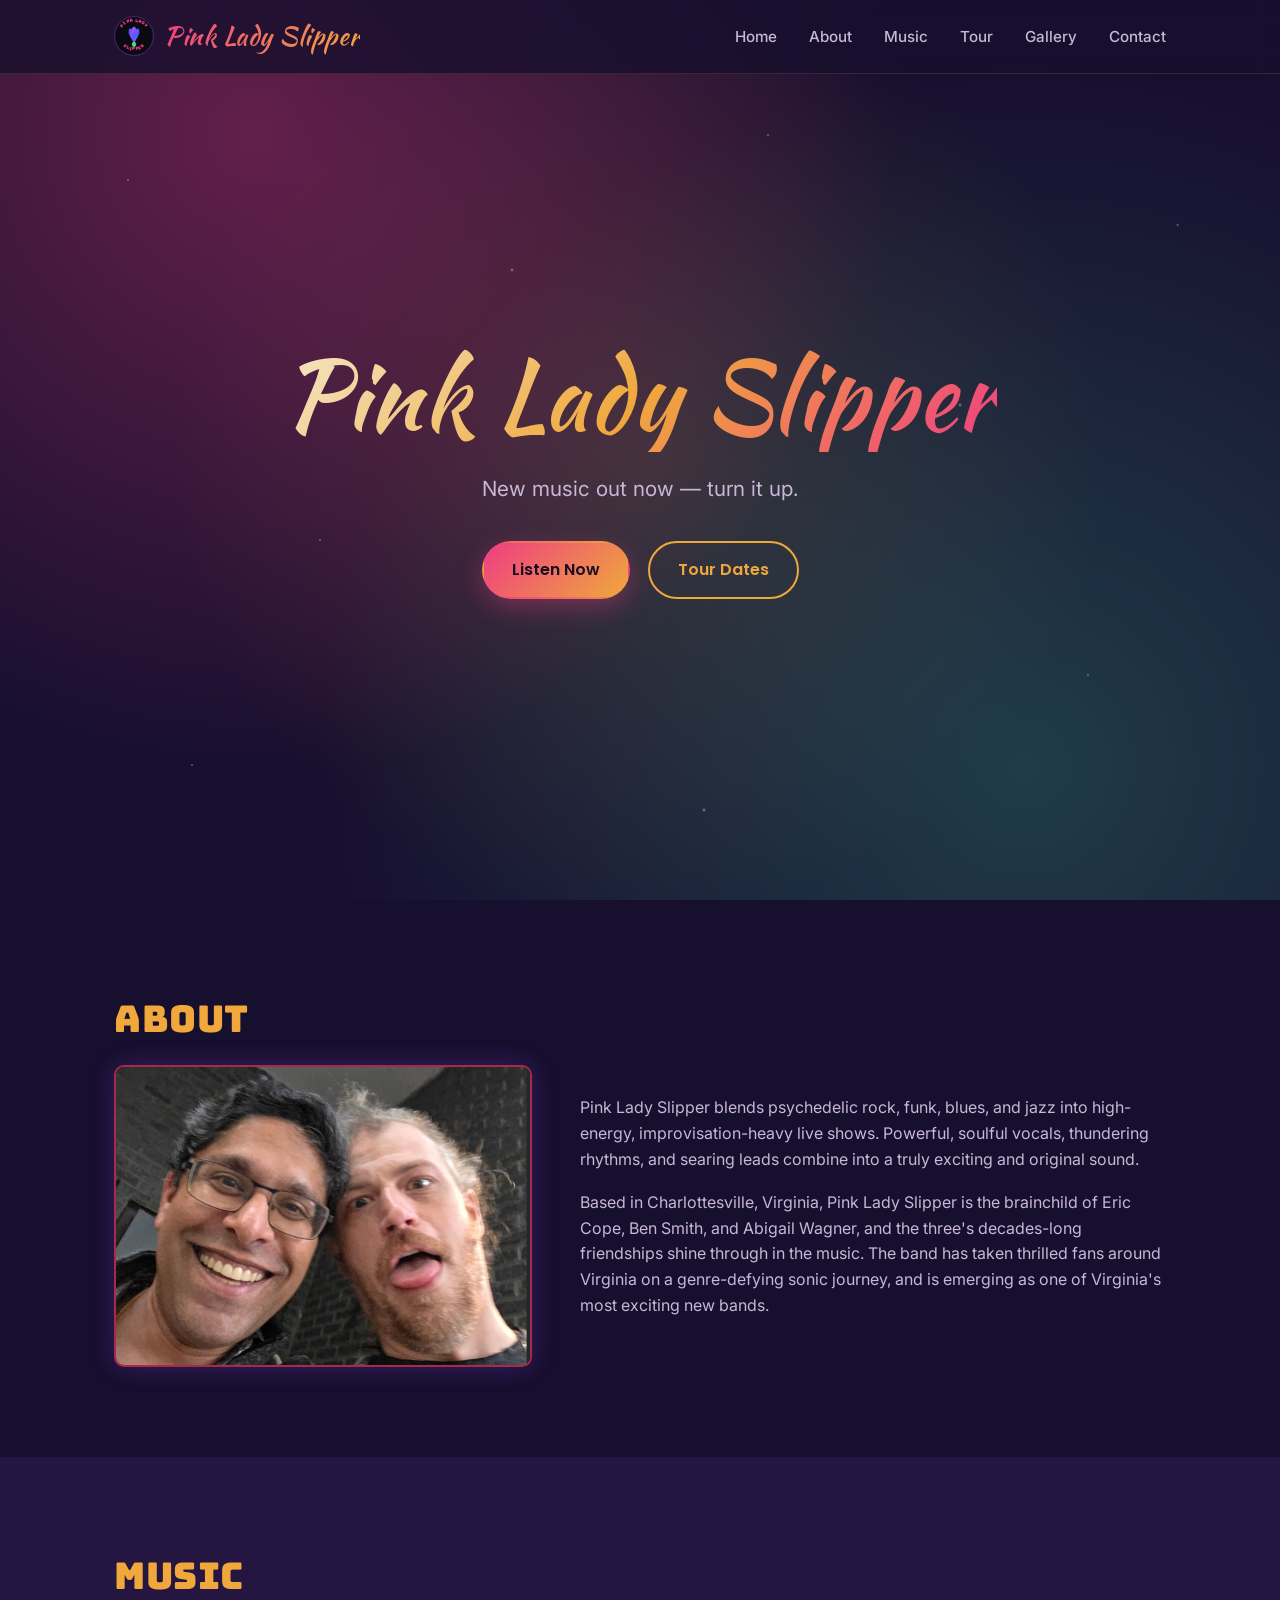
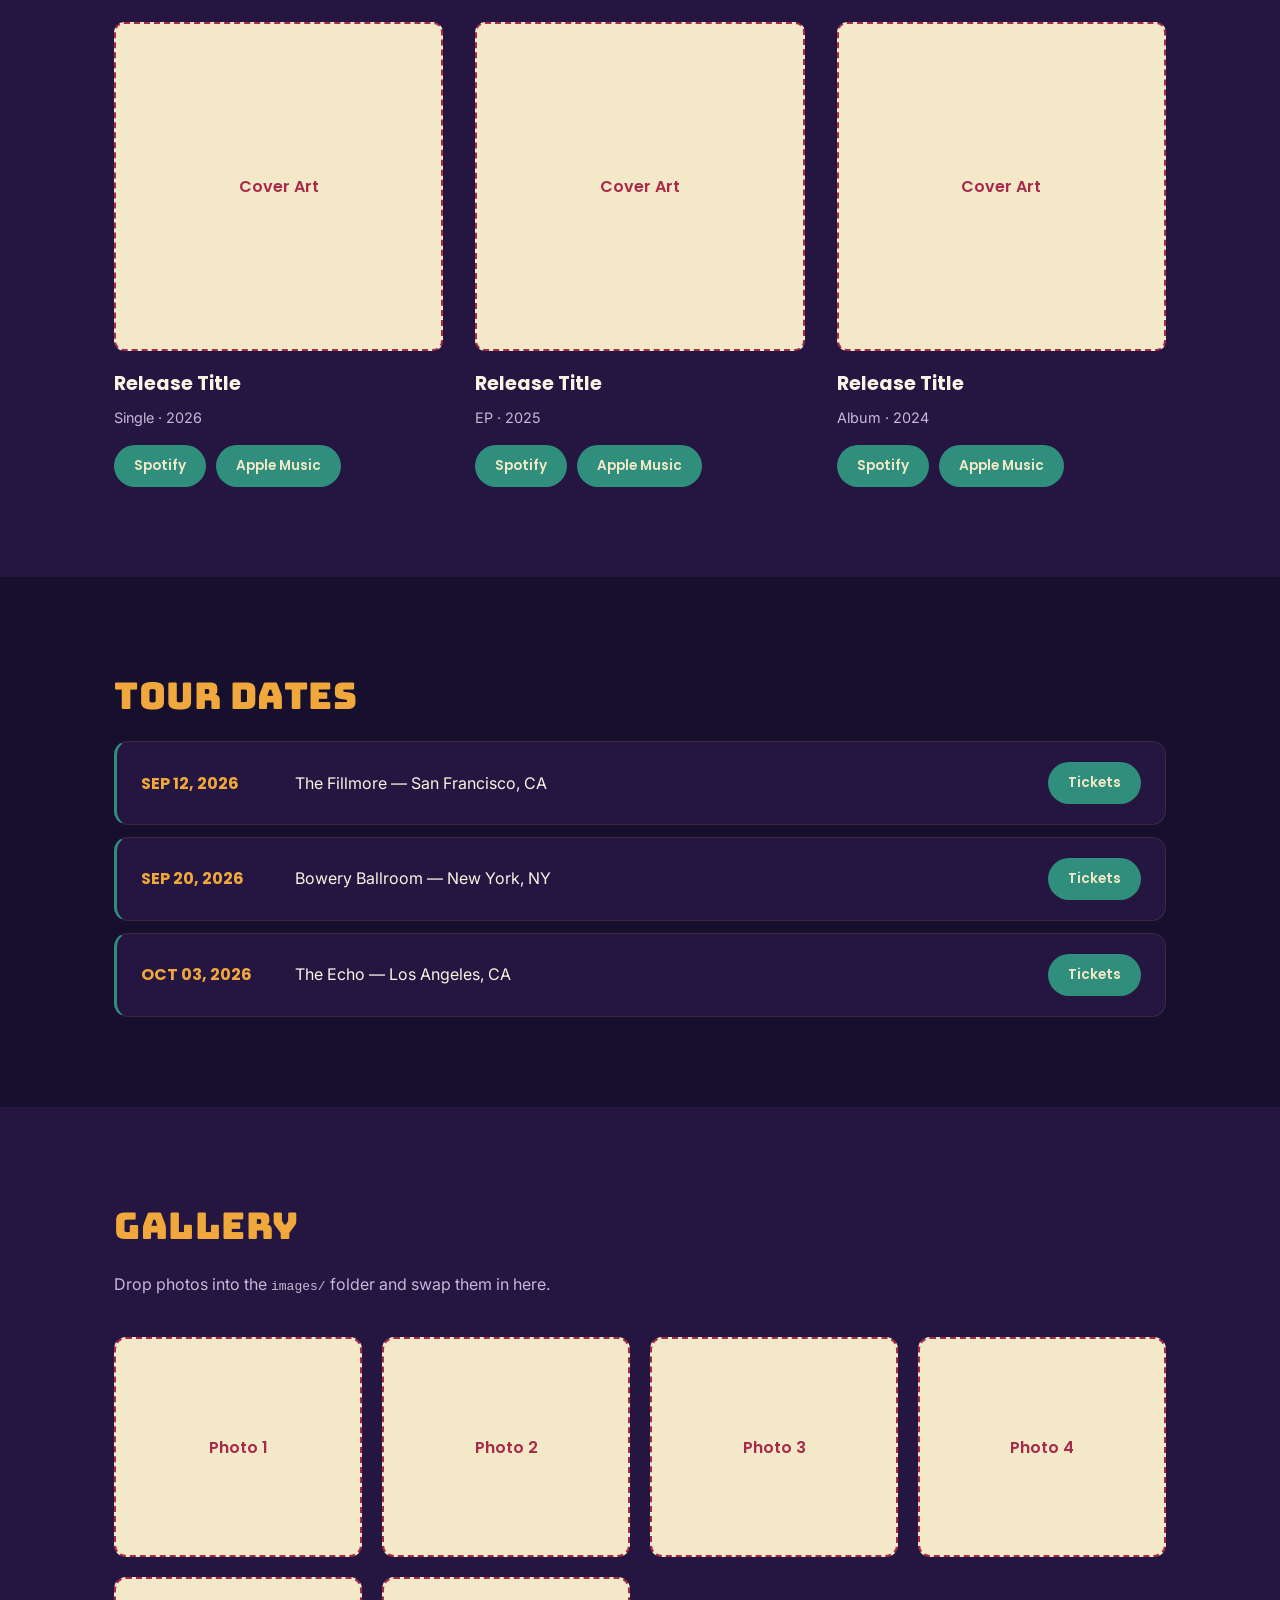
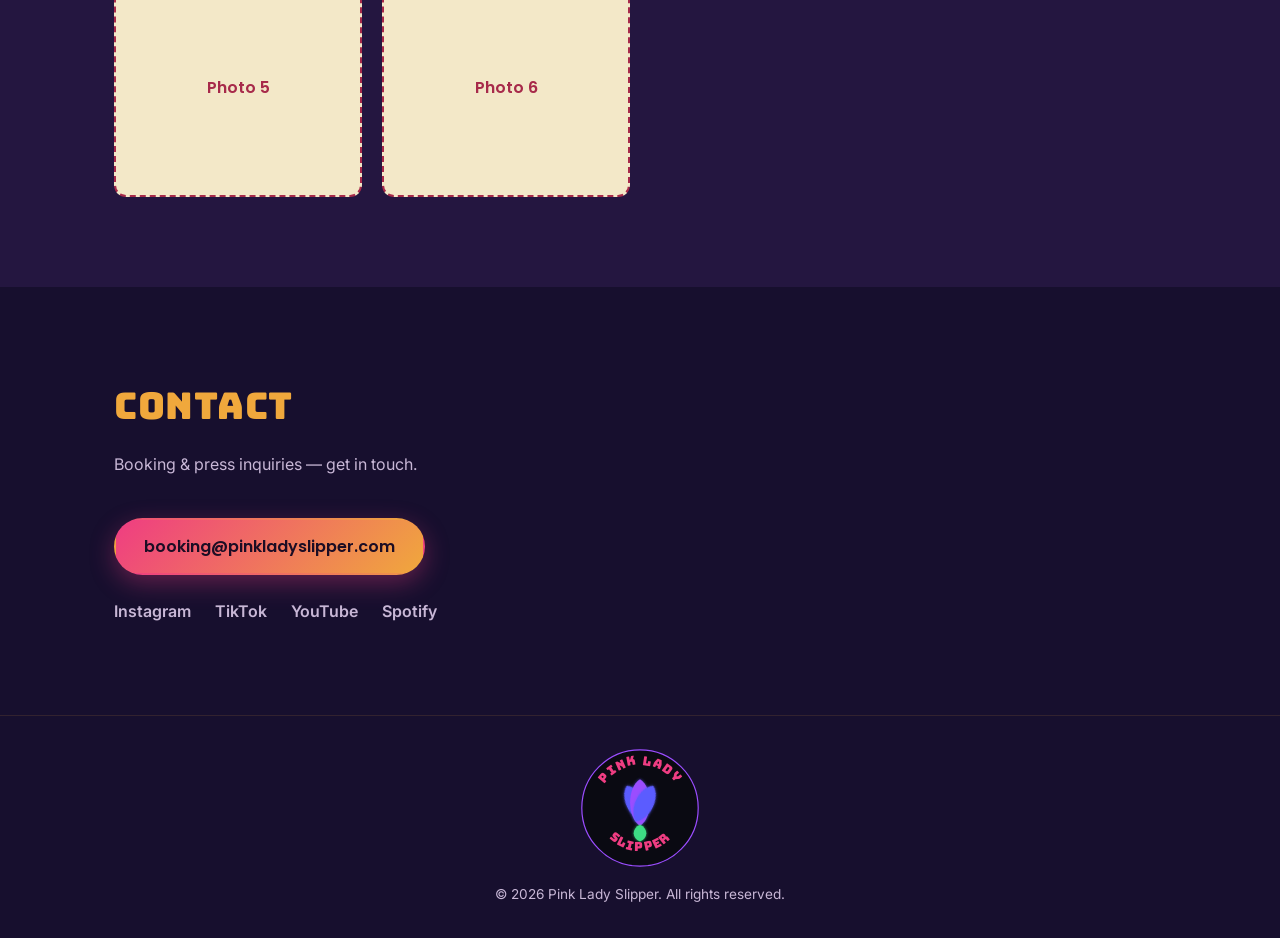
==== index.html @ ce8d957d "Add band bio to About section" ====
<!DOCTYPE html>
<html lang="en">
<head>
  <meta charset="UTF-8" />
  <meta name="viewport" content="width=device-width, initial-scale=1.0" />
  <title>Pink Lady Slipper</title>
  <meta name="description" content="Official website of Pink Lady Slipper — music, tour dates, and more." />
  <link rel="preconnect" href="https://fonts.googleapis.com" />
  <link rel="preconnect" href="https://fonts.gstatic.com" crossorigin />
  <link href="https://fonts.googleapis.com/css2?family=Kaushan+Script&family=Bungee&family=Poppins:wght@600;700;800&family=Inter:wght@400;500;600&display=swap" rel="stylesheet" />
  <link rel="stylesheet" href="styles.css" />
</head>
<body>

  <!-- NAV -->
  <header class="site-header">
    <nav class="navbar">
      <a href="#home" class="logo-group">
        <svg class="badge-mark badge-mark-small" viewBox="0 0 200 200" xmlns="http://www.w3.org/2000/svg" aria-hidden="true">
          <defs>
            <path id="arcTopSmall" d="M 28,100 A 72,72 0 0 1 172,100" />
            <path id="arcBottomSmall" d="M 28,100 A 72,72 0 0 0 172,100" />
          </defs>
          <circle cx="100" cy="100" r="97" class="badge-ring" />
          <g class="badge-mark-flower">
            <path class="petal petal-blue" d="M100,58 C120,70 120,110 100,124 C80,110 80,70 100,58 Z" transform="rotate(-26 100 108)" />
            <path class="petal petal-purple" d="M100,52 C122,66 122,114 100,130 C78,114 78,66 100,52 Z" />
            <path class="petal petal-blue" d="M100,58 C120,70 120,110 100,124 C80,110 80,70 100,58 Z" transform="rotate(26 100 108)" />
            <path class="badge-leaf" d="M100,128 C114,134 114,150 100,156 C86,150 86,134 100,128 Z" />
          </g>
          <text class="badge-text">
            <textPath href="#arcTopSmall" startOffset="50%" text-anchor="middle">PINK LADY</textPath>
          </text>
          <text class="badge-text">
            <textPath href="#arcBottomSmall" startOffset="50%" text-anchor="middle">SLIPPER</textPath>
          </text>
        </svg>
        <span class="logo">Pink Lady Slipper</span>
      </a>
      <button class="nav-toggle" id="navToggle" aria-label="Toggle navigation" aria-expanded="false">
        <span></span><span></span><span></span>
      </button>
      <ul class="nav-links" id="navLinks">
        <li><a href="#home">Home</a></li>
        <li><a href="#about">About</a></li>
        <li><a href="#music">Music</a></li>
        <li><a href="#tour">Tour</a></li>
        <li><a href="#gallery">Gallery</a></li>
        <li><a href="#contact">Contact</a></li>
      </ul>
    </nav>
  </header>

  <!-- HERO -->
  <section id="home" class="hero">
    <div class="hero-content">
      <h1>Pink Lady Slipper</h1>
      <p class="tagline">New music out now — turn it up.</p>
      <div class="hero-buttons">
        <a href="#music" class="btn btn-primary">Listen Now</a>
        <a href="#tour" class="btn btn-outline">Tour Dates</a>
      </div>
    </div>
  </section>

  <!-- ABOUT -->
  <section id="about" class="section">
    <div class="container">
      <h2 class="section-title">About</h2>
      <div class="about-grid">
        <div class="about-photo">
          <img src="images/band-photo.png" alt="Pink Lady Slipper" class="about-photo-img" />
        </div>
        <div class="about-text">
          <p>
            Pink Lady Slipper blends psychedelic rock, funk, blues, and jazz into high-energy,
            improvisation-heavy live shows. Powerful, soulful vocals, thundering rhythms, and
            searing leads combine into a truly exciting and original sound.
          </p>
          <p>
            Based in Charlottesville, Virginia, Pink Lady Slipper is the brainchild of Eric
            Cope, Ben Smith, and Abigail Wagner, and the three's decades-long friendships shine
            through in the music. The band has taken thrilled fans around Virginia on a
            genre-defying sonic journey, and is emerging as one of Virginia's most exciting new
            bands.
          </p>
        </div>
      </div>
    </div>
  </section>

  <!-- MUSIC -->
  <section id="music" class="section section-alt">
    <div class="container">
      <h2 class="section-title">Music</h2>
      <div class="music-grid">
        <div class="release-card">
          <div class="photo-placeholder square">Cover Art</div>
          <h3>Release Title</h3>
          <p class="release-meta">Single &middot; 2026</p>
          <div class="release-links">
            <a href="#" class="btn btn-small">Spotify</a>
            <a href="#" class="btn btn-small">Apple Music</a>
          </div>
        </div>
        <div class="release-card">
          <div class="photo-placeholder square">Cover Art</div>
          <h3>Release Title</h3>
          <p class="release-meta">EP &middot; 2025</p>
          <div class="release-links">
            <a href="#" class="btn btn-small">Spotify</a>
            <a href="#" class="btn btn-small">Apple Music</a>
          </div>
        </div>
        <div class="release-card">
          <div class="photo-placeholder square">Cover Art</div>
          <h3>Release Title</h3>
          <p class="release-meta">Album &middot; 2024</p>
          <div class="release-links">
            <a href="#" class="btn btn-small">Spotify</a>
            <a href="#" class="btn btn-small">Apple Music</a>
          </div>
        </div>
      </div>
    </div>
  </section>

  <!-- TOUR -->
  <section id="tour" class="section">
    <div class="container">
      <h2 class="section-title">Tour Dates</h2>
      <ul class="tour-list">
        <li class="tour-date">
          <span class="date">SEP 12, 2026</span>
          <span class="venue">The Fillmore &mdash; San Francisco, CA</span>
          <a href="#" class="btn btn-small">Tickets</a>
        </li>
        <li class="tour-date">
          <span class="date">SEP 20, 2026</span>
          <span class="venue">Bowery Ballroom &mdash; New York, NY</span>
          <a href="#" class="btn btn-small">Tickets</a>
        </li>
        <li class="tour-date">
          <span class="date">OCT 03, 2026</span>
          <span class="venue">The Echo &mdash; Los Angeles, CA</span>
          <a href="#" class="btn btn-small">Tickets</a>
        </li>
      </ul>
    </div>
  </section>

  <!-- GALLERY -->
  <section id="gallery" class="section section-alt">
    <div class="container">
      <h2 class="section-title">Gallery</h2>
      <p class="section-subtitle">Drop photos into the <code>images/</code> folder and swap them in here.</p>
      <div class="gallery-grid">
        <div class="photo-placeholder gallery-item">Photo 1</div>
        <div class="photo-placeholder gallery-item">Photo 2</div>
        <div class="photo-placeholder gallery-item">Photo 3</div>
        <div class="photo-placeholder gallery-item">Photo 4</div>
        <div class="photo-placeholder gallery-item">Photo 5</div>
        <div class="photo-placeholder gallery-item">Photo 6</div>
      </div>
    </div>
  </section>

  <!-- CONTACT -->
  <section id="contact" class="section">
    <div class="container">
      <h2 class="section-title">Contact</h2>
      <p class="section-subtitle">Booking &amp; press inquiries — get in touch.</p>
      <div class="contact-grid">
        <a href="mailto:booking@pinkladyslipper.com" class="btn btn-primary">booking@pinkladyslipper.com</a>
        <div class="social-links">
          <a href="#" aria-label="Instagram">Instagram</a>
          <a href="#" aria-label="TikTok">TikTok</a>
          <a href="#" aria-label="YouTube">YouTube</a>
          <a href="#" aria-label="Spotify">Spotify</a>
        </div>
      </div>
    </div>
  </section>

  <footer class="site-footer">
    <svg class="badge-mark badge-mark-large" viewBox="0 0 200 200" xmlns="http://www.w3.org/2000/svg" aria-hidden="true">
      <defs>
        <path id="arcTopLarge" d="M 28,100 A 72,72 0 0 1 172,100" />
        <path id="arcBottomLarge" d="M 28,100 A 72,72 0 0 0 172,100" />
      </defs>
      <circle cx="100" cy="100" r="97" class="badge-ring" />
      <g class="badge-mark-flower">
        <path class="petal petal-blue" d="M100,58 C120,70 120,110 100,124 C80,110 80,70 100,58 Z" transform="rotate(-26 100 108)" />
        <path class="petal petal-purple" d="M100,52 C122,66 122,114 100,130 C78,114 78,66 100,52 Z" />
        <path class="petal petal-blue" d="M100,58 C120,70 120,110 100,124 C80,110 80,70 100,58 Z" transform="rotate(26 100 108)" />
        <path class="badge-leaf" d="M100,128 C114,134 114,150 100,156 C86,150 86,134 100,128 Z" />
      </g>
      <text class="badge-text">
        <textPath href="#arcTopLarge" startOffset="50%" text-anchor="middle">PINK LADY</textPath>
      </text>
      <text class="badge-text">
        <textPath href="#arcBottomLarge" startOffset="50%" text-anchor="middle">SLIPPER</textPath>
      </text>
    </svg>
    <p>&copy; <span id="year"></span> Pink Lady Slipper. All rights reserved.</p>
  </footer>

  <script src="script.js"></script>
</body>
</html>
---- styles.css ----
:root {
  --color-bg: #170f2e;
  --color-bg-alt: #241640;
  --color-primary: #ef3d82;
  --color-secondary: #f0a83c;
  --color-accent: #2f8f7c;
  --color-maroon: #a72a4a;
  --color-cream: #f3e8c8;
  --color-green: #55673f;
  --color-neon-blue: #5b5cff;
  --color-neon-purple: #9b4dff;
  --color-neon-green: #3ddc84;
  --color-badge-bg: #0a0a12;
  --color-text: #fbf3e4;
  --color-text-muted: #c8b7d6;
  --font-script: 'Kaushan Script', cursive;
  --font-poster: 'Bungee', sans-serif;
  --font-display: 'Poppins', sans-serif;
  --font-body: 'Inter', sans-serif;
  --max-width: 1100px;
}

* {
  box-sizing: border-box;
  margin: 0;
  padding: 0;
}

html {
  scroll-behavior: smooth;
}

body {
  background: var(--color-bg);
  color: var(--color-text);
  font-family: var(--font-body);
  line-height: 1.6;
}

img {
  max-width: 100%;
  display: block;
}

a {
  color: inherit;
  text-decoration: none;
}

.container {
  max-width: var(--max-width);
  margin: 0 auto;
  padding: 0 24px;
}

/* Buttons */
.btn {
  display: inline-block;
  padding: 14px 28px;
  border-radius: 999px;
  font-weight: 600;
  font-family: var(--font-display);
  transition: transform 0.2s ease, box-shadow 0.2s ease;
  border: 2px solid transparent;
}

.btn:hover {
  transform: translateY(-2px);
}

.btn-primary {
  background: linear-gradient(135deg, var(--color-primary), var(--color-secondary));
  color: #1c0d24;
  box-shadow: 0 8px 24px rgba(239, 61, 130, 0.35);
}

.btn-outline {
  border-color: var(--color-secondary);
  color: var(--color-secondary);
}

.btn-outline:hover {
  background: var(--color-secondary);
  color: #1c0d24;
}

.btn-small {
  padding: 8px 18px;
  font-size: 0.85rem;
  background: var(--color-accent);
  color: var(--color-cream);
}

.btn-small:hover {
  background: var(--color-maroon);
}

/* Header / Nav */
.site-header {
  position: fixed;
  top: 0;
  left: 0;
  right: 0;
  z-index: 100;
  background: rgba(23, 15, 46, 0.8);
  backdrop-filter: blur(10px);
  border-bottom: 1px solid rgba(240, 168, 60, 0.15);
}

.navbar {
  max-width: var(--max-width);
  margin: 0 auto;
  display: flex;
  align-items: center;
  justify-content: space-between;
  padding: 16px 24px;
}

.logo-group {
  display: flex;
  align-items: center;
  gap: 10px;
}

.logo {
  font-family: var(--font-script);
  font-weight: 400;
  font-size: 1.6rem;
  letter-spacing: 0.5px;
  background: linear-gradient(135deg, var(--color-primary), var(--color-secondary));
  -webkit-background-clip: text;
  background-clip: text;
  color: transparent;
}

/* Badge mark */
.badge-mark-small {
  width: 40px;
  height: 40px;
  flex-shrink: 0;
}

.badge-mark-large {
  width: 120px;
  height: 120px;
  margin: 0 auto 16px;
  display: block;
}

.badge-ring {
  fill: var(--color-badge-bg);
  stroke: var(--color-neon-purple);
  stroke-width: 2;
}

.badge-mark-flower .petal {
  filter: drop-shadow(0 0 3px rgba(91, 92, 255, 0.7));
}

.petal-blue {
  fill: var(--color-neon-blue);
}

.petal-purple {
  fill: var(--color-neon-purple);
}

.badge-leaf {
  fill: var(--color-neon-green);
  filter: drop-shadow(0 0 3px rgba(61, 220, 132, 0.7));
}

.badge-text {
  font-family: var(--font-poster);
  font-size: 21px;
  fill: var(--color-primary);
  letter-spacing: 2px;
}

.nav-links {
  display: flex;
  gap: 32px;
  list-style: none;
}

.nav-links a {
  font-weight: 500;
  font-size: 0.95rem;
  color: var(--color-text-muted);
  transition: color 0.2s ease;
}

.nav-links a:hover {
  color: var(--color-secondary);
}

.nav-toggle {
  display: none;
  flex-direction: column;
  gap: 5px;
  background: none;
  border: none;
  cursor: pointer;
  padding: 4px;
}

.nav-toggle span {
  width: 24px;
  height: 2px;
  background: var(--color-text);
  border-radius: 2px;
}

/* Hero */
.hero {
  position: relative;
  min-height: 100vh;
  display: flex;
  align-items: center;
  justify-content: center;
  text-align: center;
  padding: 100px 24px 60px;
  overflow: hidden;
  background:
    radial-gradient(circle at 20% 15%, rgba(239, 61, 130, 0.35), transparent 50%),
    radial-gradient(circle at 80% 85%, rgba(47, 143, 124, 0.35), transparent 55%),
    radial-gradient(circle at 50% 50%, rgba(240, 168, 60, 0.15), transparent 60%),
    var(--color-bg);
}

.hero::before {
  content: '';
  position: absolute;
  inset: 0;
  background-image:
    radial-gradient(1.5px 1.5px at 10% 20%, var(--color-cream), transparent),
    radial-gradient(1.5px 1.5px at 25% 60%, var(--color-cream), transparent),
    radial-gradient(2px 2px at 40% 30%, var(--color-cream), transparent),
    radial-gradient(1.5px 1.5px at 60% 15%, var(--color-cream), transparent),
    radial-gradient(2px 2px at 75% 45%, var(--color-cream), transparent),
    radial-gradient(1.5px 1.5px at 85% 75%, var(--color-cream), transparent),
    radial-gradient(1.5px 1.5px at 15% 85%, var(--color-cream), transparent),
    radial-gradient(2px 2px at 55% 90%, var(--color-cream), transparent),
    radial-gradient(1.5px 1.5px at 92% 25%, var(--color-cream), transparent);
  opacity: 0.5;
  pointer-events: none;
}

.hero-content {
  position: relative;
  z-index: 1;
}

.hero-content h1 {
  font-family: var(--font-script);
  font-weight: 400;
  font-size: clamp(2.8rem, 9vw, 6rem);
  letter-spacing: 1px;
  background: linear-gradient(135deg, var(--color-cream), var(--color-secondary), var(--color-primary));
  -webkit-background-clip: text;
  background-clip: text;
  color: transparent;
  line-height: 1.15;
}

.tagline {
  margin-top: 20px;
  font-size: clamp(1rem, 2.5vw, 1.3rem);
  color: var(--color-text-muted);
}

.hero-buttons {
  margin-top: 36px;
  display: flex;
  gap: 18px;
  justify-content: center;
  flex-wrap: wrap;
}

/* Sections */
.section {
  padding: 90px 0;
}

.section-alt {
  background: var(--color-bg-alt);
}

.section-title {
  font-family: var(--font-poster);
  font-size: clamp(1.5rem, 3.4vw, 2.3rem);
  font-weight: 400;
  letter-spacing: 0.5px;
  margin-bottom: 16px;
  color: var(--color-secondary);
}

.section-subtitle {
  color: var(--color-text-muted);
  margin-bottom: 40px;
  max-width: 560px;
}

/* About */
.about-grid {
  display: grid;
  grid-template-columns: 1fr 1.4fr;
  gap: 48px;
  align-items: center;
}

.about-text p {
  color: var(--color-text-muted);
  margin-bottom: 18px;
}

/* Placeholder photos */
.photo-placeholder {
  background: var(--color-cream);
  border: 2px dashed var(--color-maroon);
  border-radius: 10px;
  display: flex;
  align-items: center;
  justify-content: center;
  color: var(--color-maroon);
  font-family: var(--font-display);
  font-weight: 600;
  min-height: 280px;
  text-align: center;
}

.photo-placeholder.square {
  min-height: 240px;
  aspect-ratio: 1 / 1;
}

.about-photo-img {
  width: 100%;
  border-radius: 10px;
  border: 2px solid var(--color-maroon);
  object-fit: cover;
  box-shadow: 0 0 24px rgba(155, 77, 255, 0.25);
}

/* Music */
.music-grid {
  display: grid;
  grid-template-columns: repeat(auto-fit, minmax(240px, 1fr));
  gap: 32px;
}

.release-card h3 {
  margin-top: 18px;
  font-family: var(--font-display);
  font-size: 1.2rem;
}

.release-meta {
  color: var(--color-text-muted);
  font-size: 0.9rem;
  margin: 6px 0 16px;
}

.release-links {
  display: flex;
  gap: 10px;
  flex-wrap: wrap;
}

/* Tour */
.tour-list {
  list-style: none;
  display: flex;
  flex-direction: column;
  gap: 12px;
}

.tour-date {
  display: flex;
  align-items: center;
  gap: 24px;
  padding: 20px 24px;
  background: var(--color-bg-alt);
  border-radius: 14px;
  border: 1px solid rgba(240, 168, 60, 0.12);
  border-left: 3px solid var(--color-accent);
  flex-wrap: wrap;
}

.tour-date .date {
  font-family: var(--font-display);
  font-weight: 700;
  color: var(--color-secondary);
  min-width: 130px;
}

.tour-date .venue {
  flex: 1;
  color: var(--color-text);
}

/* Gallery */
.gallery-grid {
  display: grid;
  grid-template-columns: repeat(auto-fit, minmax(200px, 1fr));
  gap: 20px;
}

.gallery-item {
  min-height: 220px;
  border-radius: 12px;
}

/* Contact */
.contact-grid {
  display: flex;
  flex-direction: column;
  align-items: flex-start;
  gap: 24px;
}

.social-links {
  display: flex;
  gap: 24px;
  flex-wrap: wrap;
}

.social-links a {
  color: var(--color-text-muted);
  font-weight: 600;
  transition: color 0.2s ease;
}

.social-links a:hover {
  color: var(--color-primary);
}

/* Footer */
.site-footer {
  text-align: center;
  padding: 32px 24px;
  color: var(--color-text-muted);
  font-size: 0.85rem;
  border-top: 1px solid rgba(240, 168, 60, 0.12);
}

/* Responsive */
@media (max-width: 768px) {
  .nav-toggle {
    display: flex;
  }

  .nav-links {
    position: absolute;
    top: 100%;
    left: 0;
    right: 0;
    background: var(--color-bg-alt);
    flex-direction: column;
    align-items: center;
    padding: 24px;
    gap: 20px;
    display: none;
  }

  .nav-links.open {
    display: flex;
  }

  .about-grid {
    grid-template-columns: 1fr;
  }
}
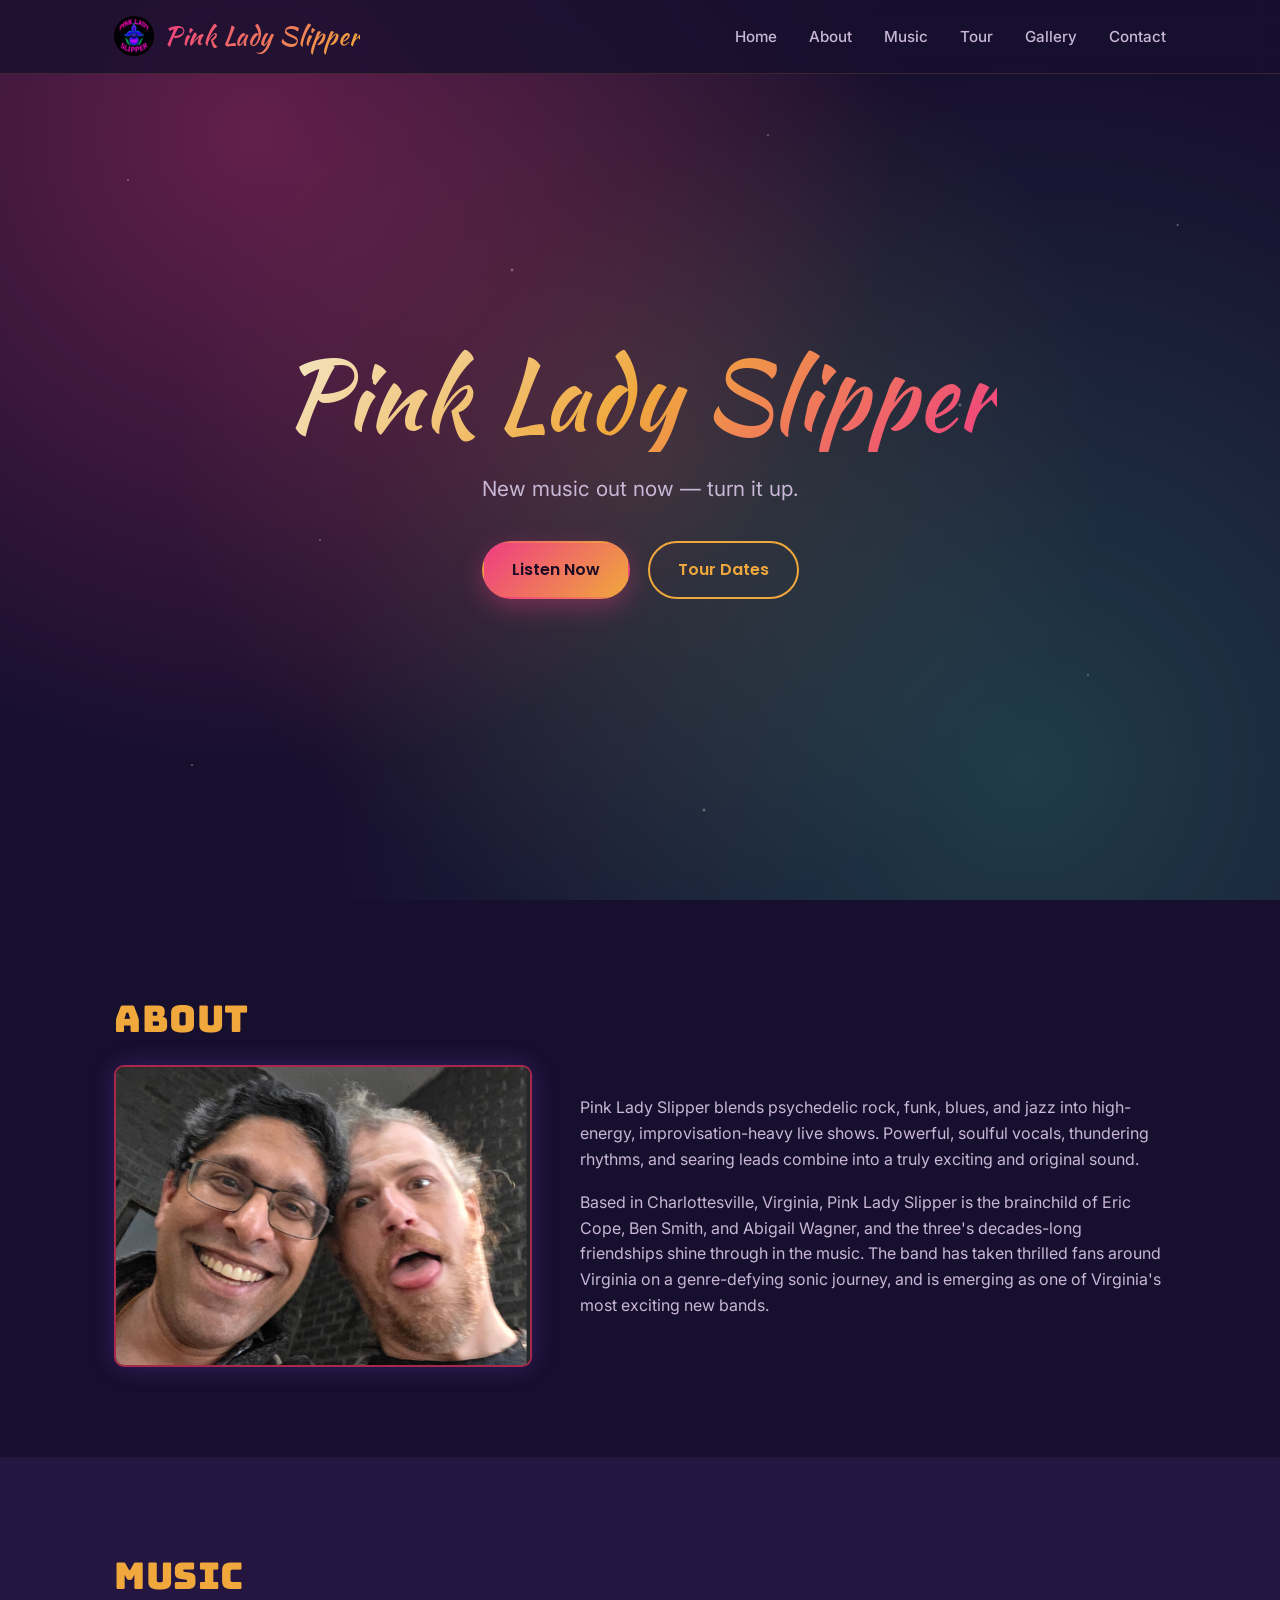
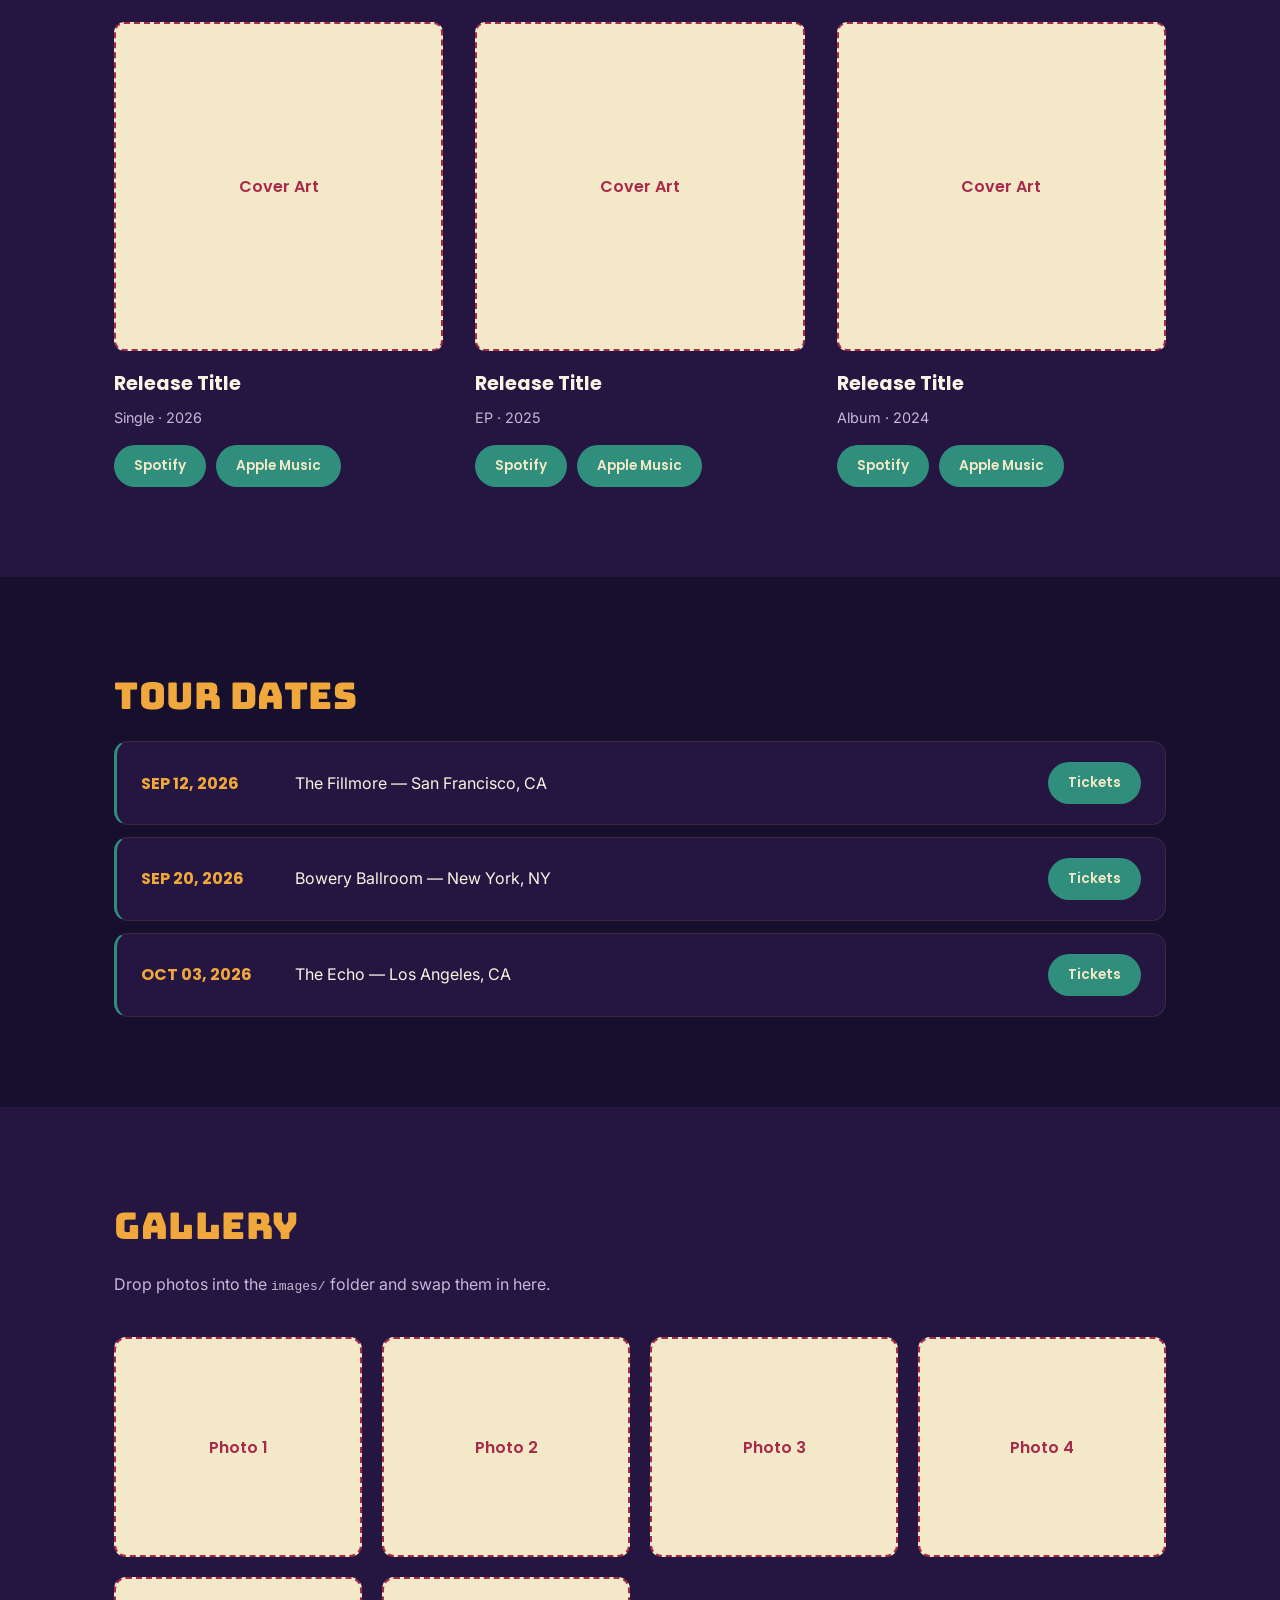
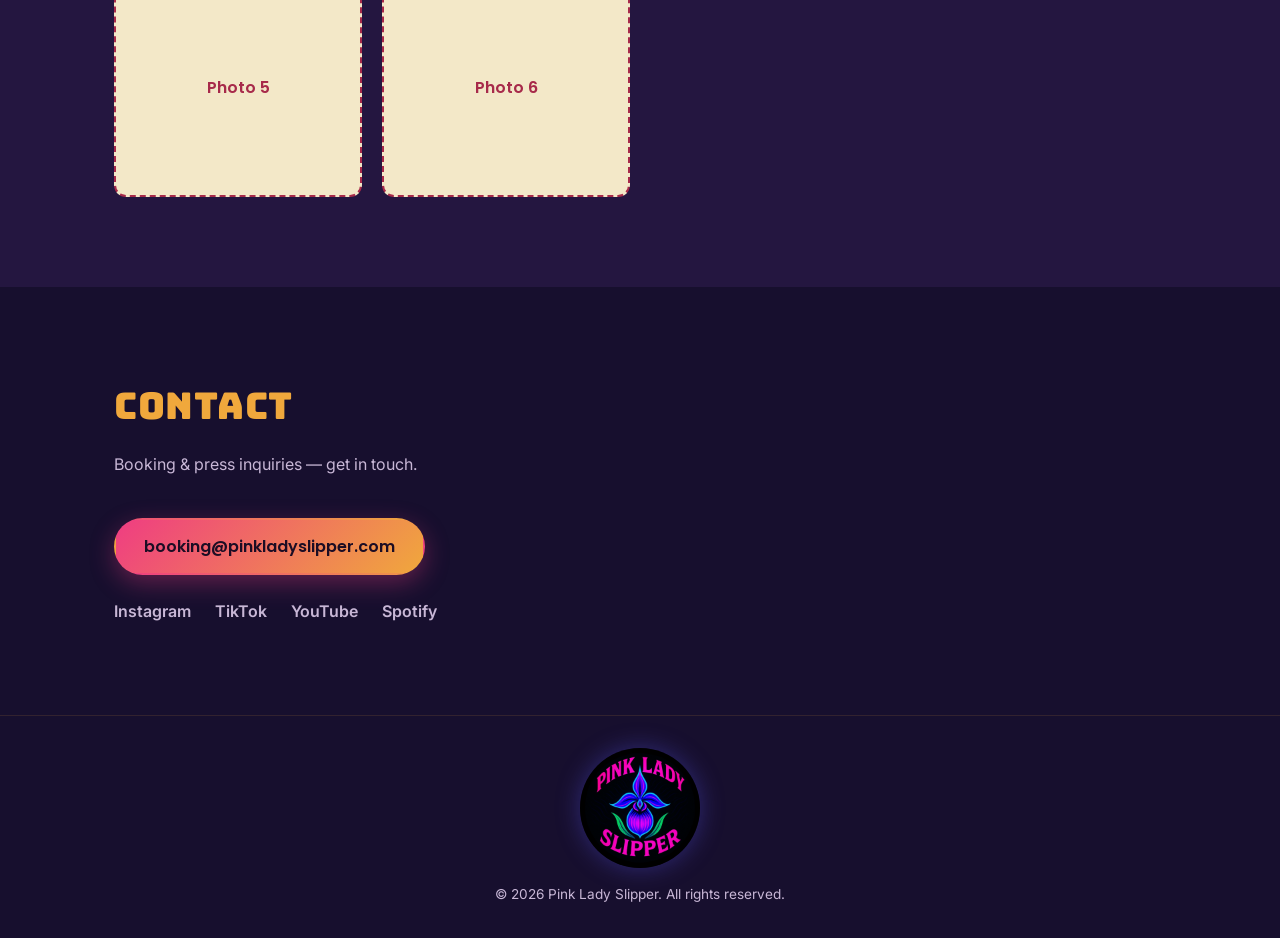
==== commit 933ee2b9: "Replace badge mark with real band logo Swaps the placeholder SVG badge in the nav and footer for the" ====
--- a/index.html
+++ b/index.html
@@ -16,25 +16,7 @@
   <header class="site-header">
     <nav class="navbar">
       <a href="#home" class="logo-group">
-        <svg class="badge-mark badge-mark-small" viewBox="0 0 200 200" xmlns="http://www.w3.org/2000/svg" aria-hidden="true">
-          <defs>
-            <path id="arcTopSmall" d="M 28,100 A 72,72 0 0 1 172,100" />
-            <path id="arcBottomSmall" d="M 28,100 A 72,72 0 0 0 172,100" />
-          </defs>
-          <circle cx="100" cy="100" r="97" class="badge-ring" />
-          <g class="badge-mark-flower">
-            <path class="petal petal-blue" d="M100,58 C120,70 120,110 100,124 C80,110 80,70 100,58 Z" transform="rotate(-26 100 108)" />
-            <path class="petal petal-purple" d="M100,52 C122,66 122,114 100,130 C78,114 78,66 100,52 Z" />
-            <path class="petal petal-blue" d="M100,58 C120,70 120,110 100,124 C80,110 80,70 100,58 Z" transform="rotate(26 100 108)" />
-            <path class="badge-leaf" d="M100,128 C114,134 114,150 100,156 C86,150 86,134 100,128 Z" />
-          </g>
-          <text class="badge-text">
-            <textPath href="#arcTopSmall" startOffset="50%" text-anchor="middle">PINK LADY</textPath>
-          </text>
-          <text class="badge-text">
-            <textPath href="#arcBottomSmall" startOffset="50%" text-anchor="middle">SLIPPER</textPath>
-          </text>
-        </svg>
+        <img src="images/logo.webp" alt="Pink Lady Slipper" class="badge-mark badge-mark-small" />
         <span class="logo">Pink Lady Slipper</span>
       </a>
       <button class="nav-toggle" id="navToggle" aria-label="Toggle navigation" aria-expanded="false">
@@ -183,25 +165,7 @@
   </section>
 
   <footer class="site-footer">
-    <svg class="badge-mark badge-mark-large" viewBox="0 0 200 200" xmlns="http://www.w3.org/2000/svg" aria-hidden="true">
-      <defs>
-        <path id="arcTopLarge" d="M 28,100 A 72,72 0 0 1 172,100" />
-        <path id="arcBottomLarge" d="M 28,100 A 72,72 0 0 0 172,100" />
-      </defs>
-      <circle cx="100" cy="100" r="97" class="badge-ring" />
-      <g class="badge-mark-flower">
-        <path class="petal petal-blue" d="M100,58 C120,70 120,110 100,124 C80,110 80,70 100,58 Z" transform="rotate(-26 100 108)" />
-        <path class="petal petal-purple" d="M100,52 C122,66 122,114 100,130 C78,114 78,66 100,52 Z" />
-        <path class="petal petal-blue" d="M100,58 C120,70 120,110 100,124 C80,110 80,70 100,58 Z" transform="rotate(26 100 108)" />
-        <path class="badge-leaf" d="M100,128 C114,134 114,150 100,156 C86,150 86,134 100,128 Z" />
-      </g>
-      <text class="badge-text">
-        <textPath href="#arcTopLarge" startOffset="50%" text-anchor="middle">PINK LADY</textPath>
-      </text>
-      <text class="badge-text">
-        <textPath href="#arcBottomLarge" startOffset="50%" text-anchor="middle">SLIPPER</textPath>
-      </text>
-    </svg>
+    <img src="images/logo.webp" alt="Pink Lady Slipper" class="badge-mark badge-mark-large" />
     <p>&copy; <span id="year"></span> Pink Lady Slipper. All rights reserved.</p>
   </footer>
 
--- a/styles.css
+++ b/styles.css
@@ -134,6 +134,11 @@
 }
 
 /* Badge mark */
+.badge-mark {
+  border-radius: 50%;
+  object-fit: cover;
+}
+
 .badge-mark-small {
   width: 40px;
   height: 40px;
@@ -145,36 +150,7 @@
   height: 120px;
   margin: 0 auto 16px;
   display: block;
-}
-
-.badge-ring {
-  fill: var(--color-badge-bg);
-  stroke: var(--color-neon-purple);
-  stroke-width: 2;
-}
-
-.badge-mark-flower .petal {
-  filter: drop-shadow(0 0 3px rgba(91, 92, 255, 0.7));
-}
-
-.petal-blue {
-  fill: var(--color-neon-blue);
-}
-
-.petal-purple {
-  fill: var(--color-neon-purple);
-}
-
-.badge-leaf {
-  fill: var(--color-neon-green);
-  filter: drop-shadow(0 0 3px rgba(61, 220, 132, 0.7));
-}
-
-.badge-text {
-  font-family: var(--font-poster);
-  font-size: 21px;
-  fill: var(--color-primary);
-  letter-spacing: 2px;
+  box-shadow: 0 0 24px rgba(91, 92, 255, 0.35);
 }
 
 .nav-links {
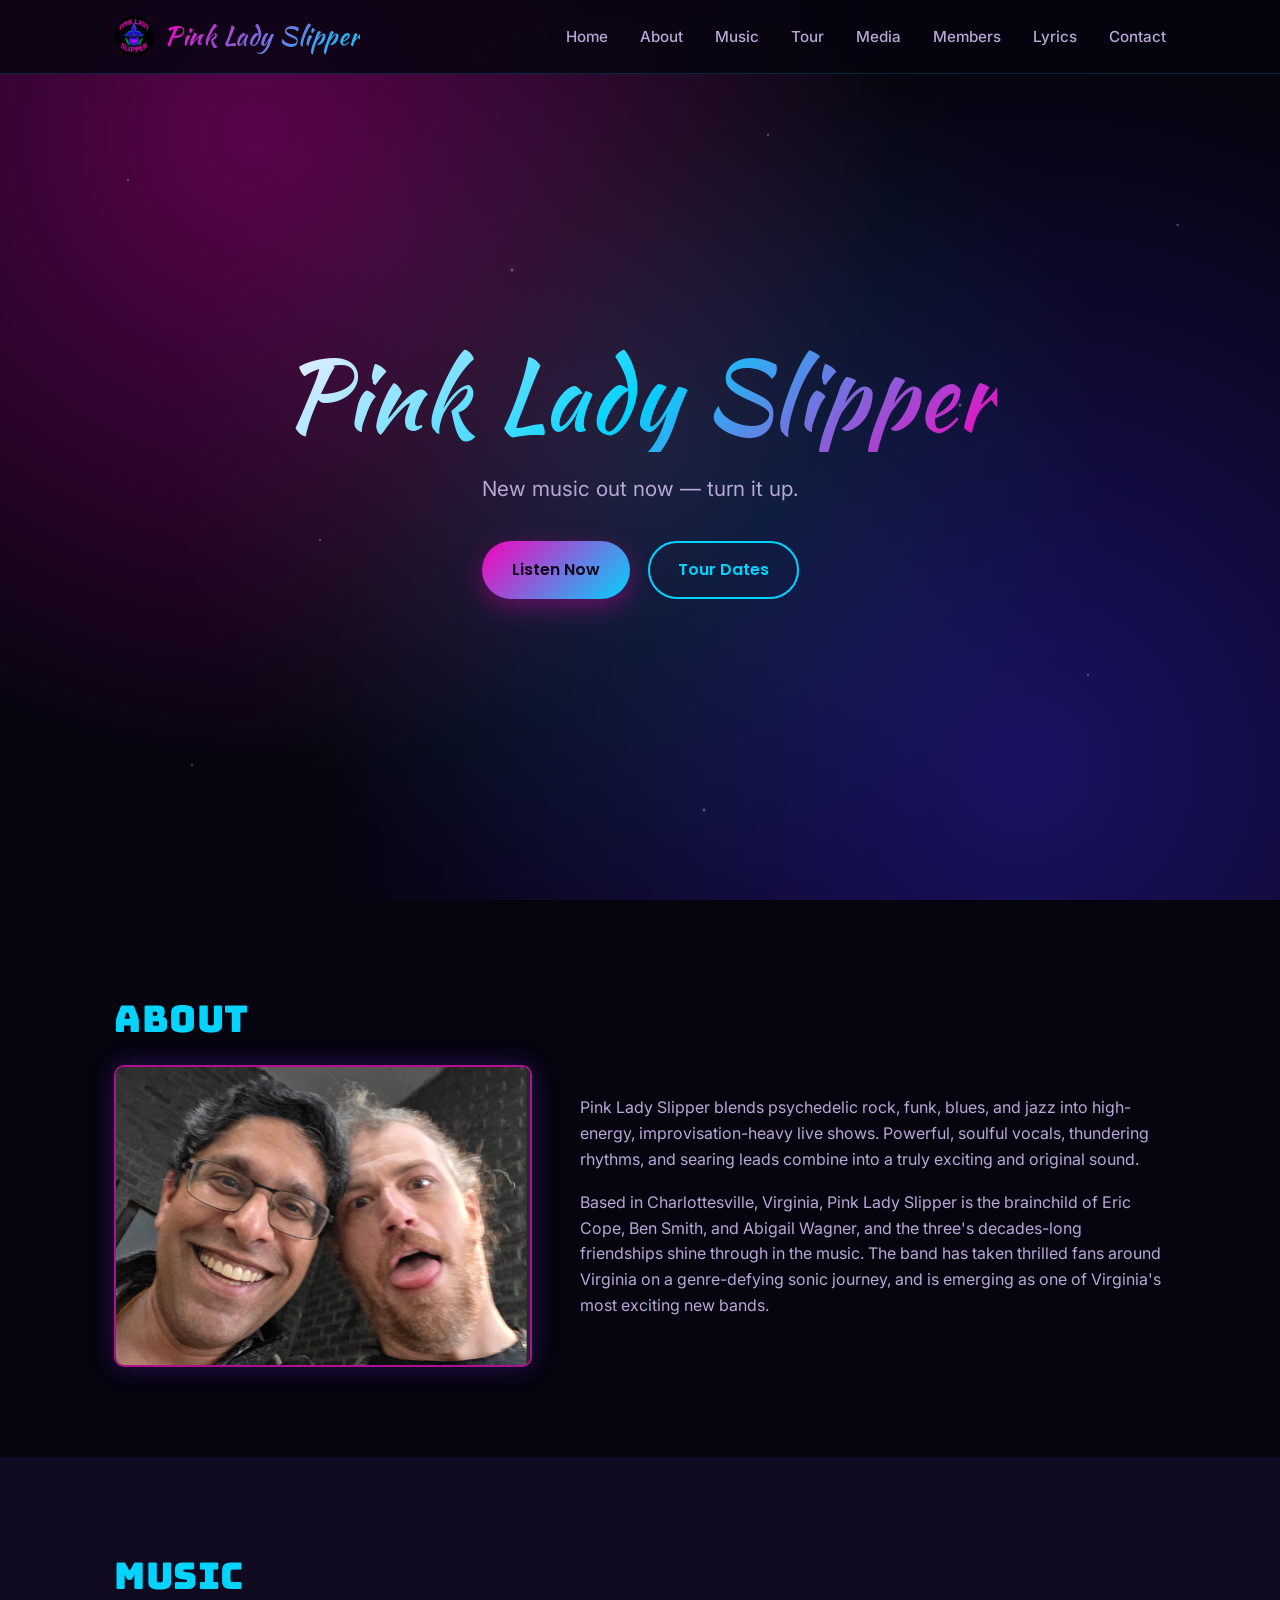
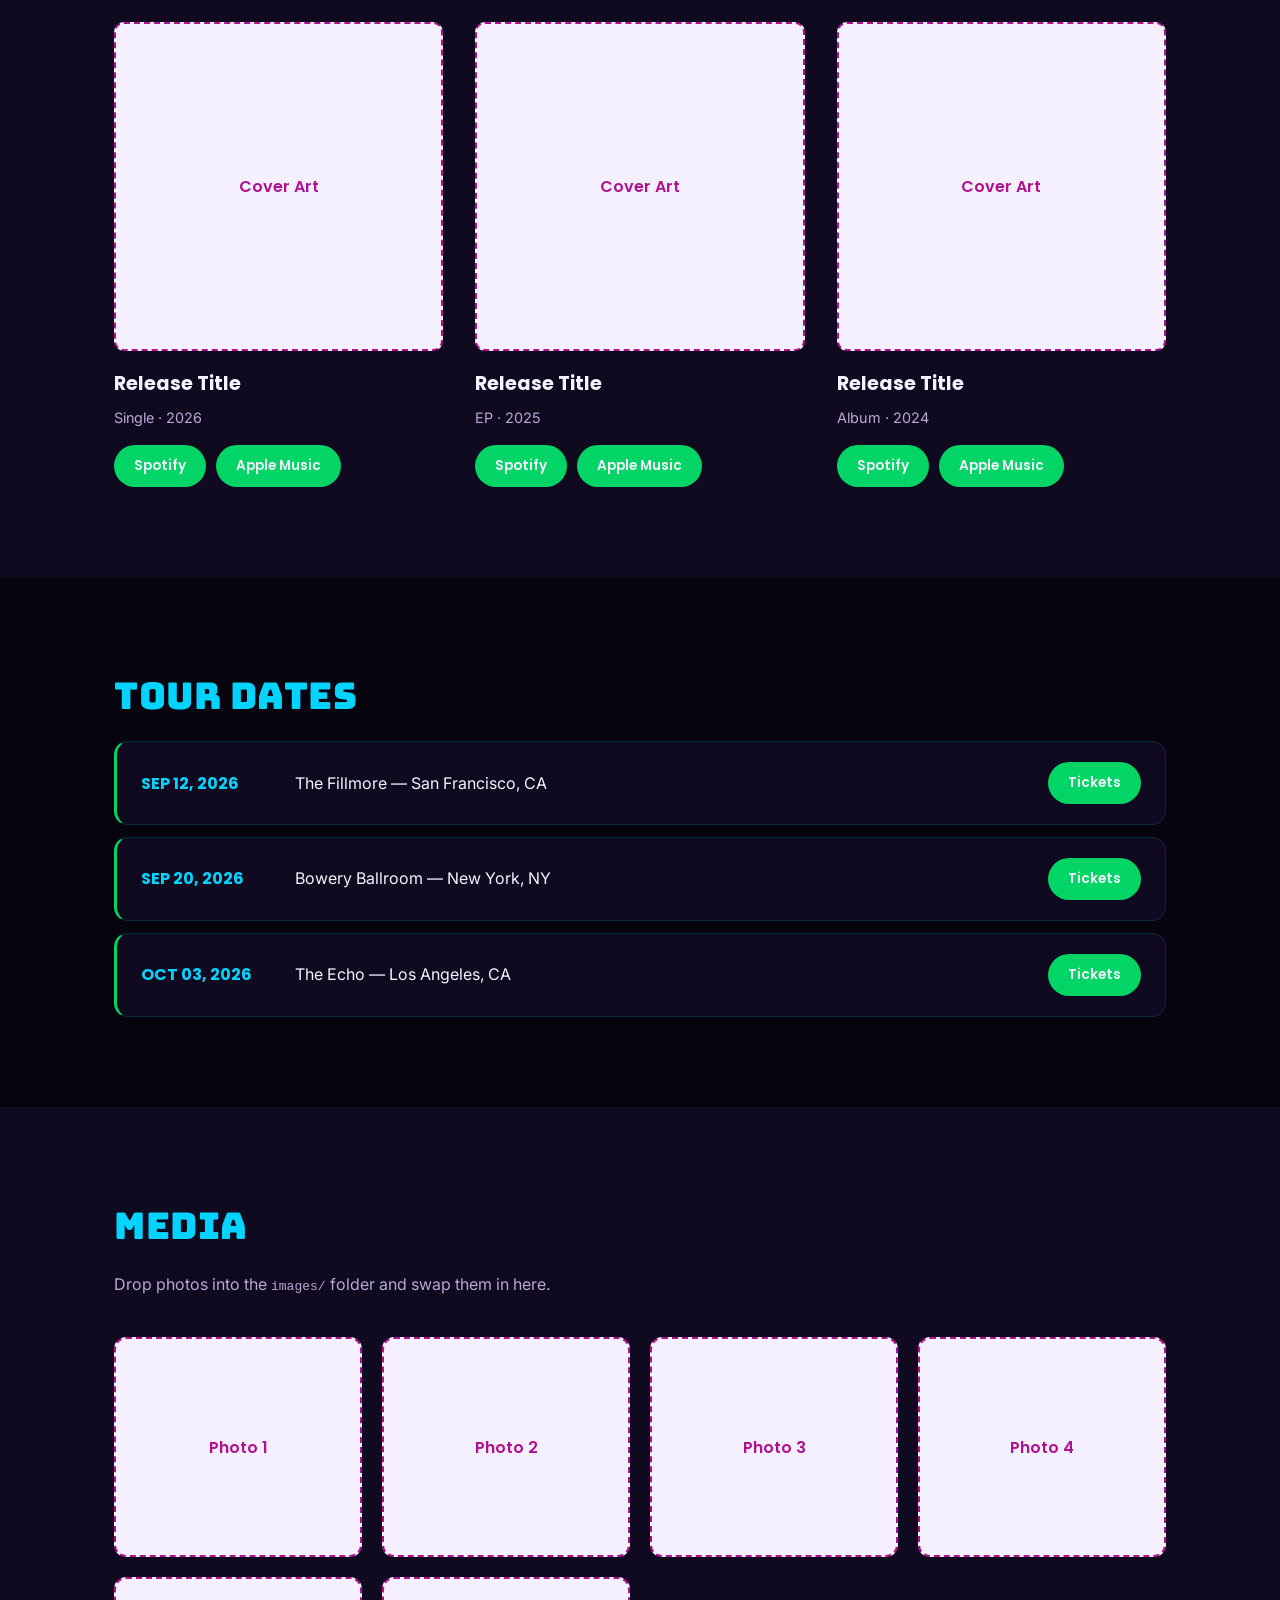
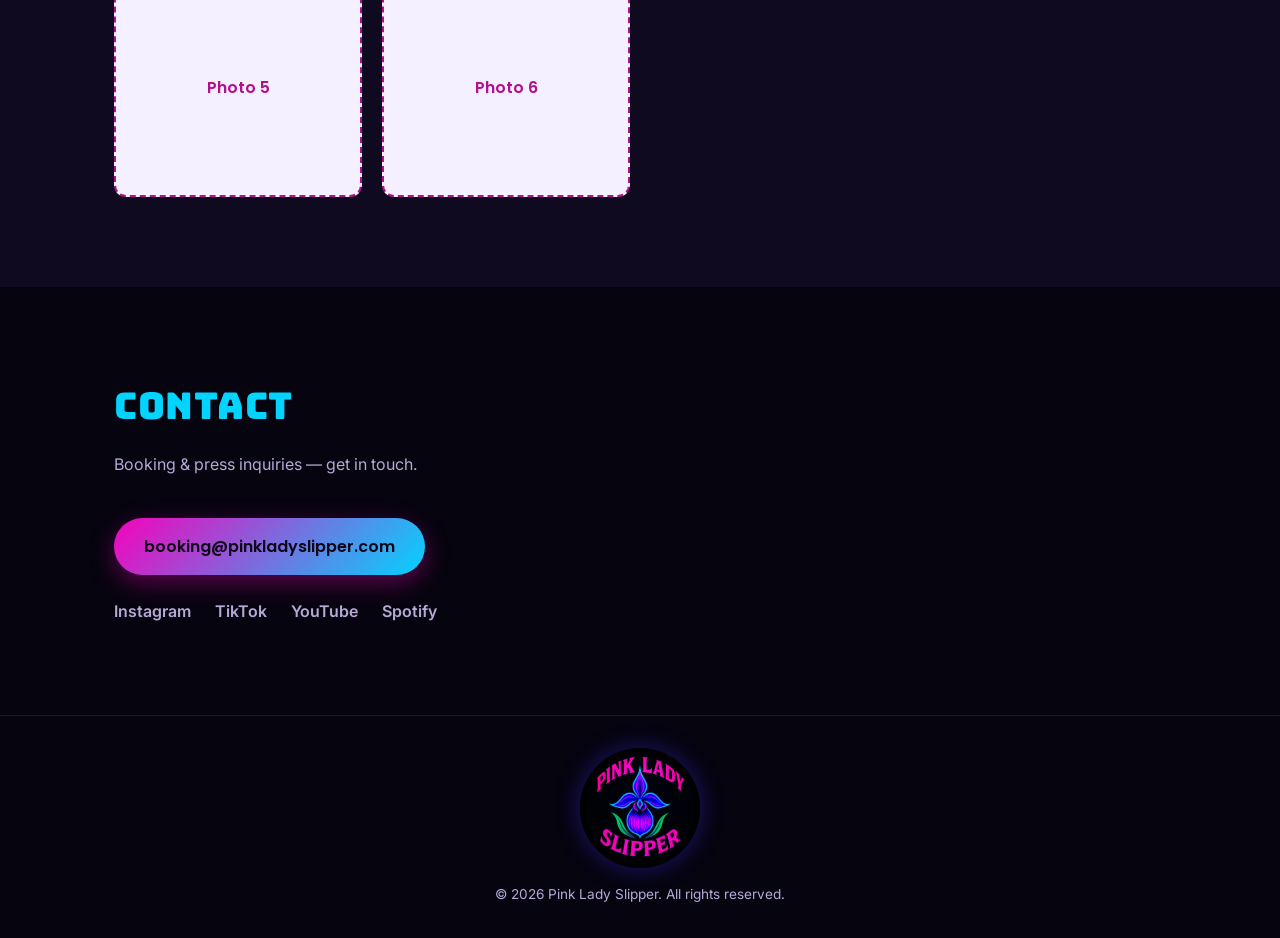
==== commit 51629873: "Rename Gallery to Media, add Members and Lyrics pages Adds members.html and lyrics.html as new pages" ====
--- a/index.html
+++ b/index.html
@@ -27,7 +27,9 @@
         <li><a href="#about">About</a></li>
         <li><a href="#music">Music</a></li>
         <li><a href="#tour">Tour</a></li>
-        <li><a href="#gallery">Gallery</a></li>
+        <li><a href="#media">Media</a></li>
+        <li><a href="members.html">Members</a></li>
+        <li><a href="lyrics.html">Lyrics</a></li>
         <li><a href="#contact">Contact</a></li>
       </ul>
     </nav>
@@ -131,18 +133,18 @@
     </div>
   </section>
 
-  <!-- GALLERY -->
-  <section id="gallery" class="section section-alt">
+  <!-- MEDIA -->
+  <section id="media" class="section section-alt">
     <div class="container">
-      <h2 class="section-title">Gallery</h2>
+      <h2 class="section-title">Media</h2>
       <p class="section-subtitle">Drop photos into the <code>images/</code> folder and swap them in here.</p>
-      <div class="gallery-grid">
-        <div class="photo-placeholder gallery-item">Photo 1</div>
-        <div class="photo-placeholder gallery-item">Photo 2</div>
-        <div class="photo-placeholder gallery-item">Photo 3</div>
-        <div class="photo-placeholder gallery-item">Photo 4</div>
-        <div class="photo-placeholder gallery-item">Photo 5</div>
-        <div class="photo-placeholder gallery-item">Photo 6</div>
+      <div class="media-grid">
+        <div class="photo-placeholder media-item">Photo 1</div>
+        <div class="photo-placeholder media-item">Photo 2</div>
+        <div class="photo-placeholder media-item">Photo 3</div>
+        <div class="photo-placeholder media-item">Photo 4</div>
+        <div class="photo-placeholder media-item">Photo 5</div>
+        <div class="photo-placeholder media-item">Photo 6</div>
       </div>
     </div>
   </section>
--- a/styles.css
+++ b/styles.css
@@ -1,18 +1,17 @@
 :root {
-  --color-bg: #170f2e;
-  --color-bg-alt: #241640;
-  --color-primary: #ef3d82;
-  --color-secondary: #f0a83c;
-  --color-accent: #2f8f7c;
-  --color-maroon: #a72a4a;
-  --color-cream: #f3e8c8;
-  --color-green: #55673f;
-  --color-neon-blue: #5b5cff;
-  --color-neon-purple: #9b4dff;
-  --color-neon-green: #3ddc84;
-  --color-badge-bg: #0a0a12;
-  --color-text: #fbf3e4;
-  --color-text-muted: #c8b7d6;
+  --color-bg: #06040f;
+  --color-bg-alt: #0f0a1f;
+  --color-primary: #f602bc;
+  --color-secondary: #02d3ff;
+  --color-accent: #02d565;
+  --color-maroon: #b0128f;
+  --color-cream: #f5f0ff;
+  --color-neon-blue: #3d2bff;
+  --color-neon-purple: #7b2ffc;
+  --color-neon-green: #02d565;
+  --color-badge-bg: #050308;
+  --color-text: #f7f2ff;
+  --color-text-muted: #b8a8d6;
   --font-script: 'Kaushan Script', cursive;
   --font-poster: 'Bungee', sans-serif;
   --font-display: 'Poppins', sans-serif;
@@ -70,8 +69,10 @@
 
 .btn-primary {
   background: linear-gradient(135deg, var(--color-primary), var(--color-secondary));
-  color: #1c0d24;
-  box-shadow: 0 8px 24px rgba(239, 61, 130, 0.35);
+  color: #10061a;
+  box-shadow: 0 8px 24px rgba(246, 2, 188, 0.35);
+  border: none;
+  padding: 16px 30px;
 }
 
 .btn-outline {
@@ -81,14 +82,15 @@
 
 .btn-outline:hover {
   background: var(--color-secondary);
-  color: #1c0d24;
+  color: #10061a;
 }
 
 .btn-small {
-  padding: 8px 18px;
+  padding: 10px 20px;
   font-size: 0.85rem;
   background: var(--color-accent);
   color: var(--color-cream);
+  border: none;
 }
 
 .btn-small:hover {
@@ -102,9 +104,9 @@
   left: 0;
   right: 0;
   z-index: 100;
-  background: rgba(23, 15, 46, 0.8);
+  background: rgba(6, 4, 15, 0.82);
   backdrop-filter: blur(10px);
-  border-bottom: 1px solid rgba(240, 168, 60, 0.15);
+  border-bottom: 1px solid rgba(2, 211, 255, 0.18);
 }
 
 .navbar {
@@ -150,7 +152,7 @@
   height: 120px;
   margin: 0 auto 16px;
   display: block;
-  box-shadow: 0 0 24px rgba(91, 92, 255, 0.35);
+  box-shadow: 0 0 24px rgba(61, 43, 255, 0.4);
 }
 
 .nav-links {
@@ -198,9 +200,9 @@
   padding: 100px 24px 60px;
   overflow: hidden;
   background:
-    radial-gradient(circle at 20% 15%, rgba(239, 61, 130, 0.35), transparent 50%),
-    radial-gradient(circle at 80% 85%, rgba(47, 143, 124, 0.35), transparent 55%),
-    radial-gradient(circle at 50% 50%, rgba(240, 168, 60, 0.15), transparent 60%),
+    radial-gradient(circle at 20% 15%, rgba(246, 2, 188, 0.35), transparent 50%),
+    radial-gradient(circle at 80% 85%, rgba(61, 43, 255, 0.35), transparent 55%),
+    radial-gradient(circle at 50% 50%, rgba(2, 213, 101, 0.15), transparent 60%),
     var(--color-bg);
 }
 
@@ -315,7 +317,7 @@
   border-radius: 10px;
   border: 2px solid var(--color-maroon);
   object-fit: cover;
-  box-shadow: 0 0 24px rgba(155, 77, 255, 0.25);
+  box-shadow: 0 0 24px rgba(123, 47, 252, 0.3);
 }
 
 /* Music */
@@ -358,7 +360,7 @@
   padding: 20px 24px;
   background: var(--color-bg-alt);
   border-radius: 14px;
-  border: 1px solid rgba(240, 168, 60, 0.12);
+  border: 1px solid rgba(2, 211, 255, 0.15);
   border-left: 3px solid var(--color-accent);
   flex-wrap: wrap;
 }
@@ -375,14 +377,14 @@
   color: var(--color-text);
 }
 
-/* Gallery */
-.gallery-grid {
+/* Media */
+.media-grid {
   display: grid;
   grid-template-columns: repeat(auto-fit, minmax(200px, 1fr));
   gap: 20px;
 }
 
-.gallery-item {
+.media-item {
   min-height: 220px;
   border-radius: 12px;
 }
@@ -409,6 +411,78 @@
 
 .social-links a:hover {
   color: var(--color-primary);
+}
+
+/* Page header (secondary pages) */
+.page-header {
+  padding: 140px 0 60px;
+  text-align: center;
+}
+
+.page-title {
+  font-family: var(--font-poster);
+  font-size: clamp(2rem, 5vw, 3rem);
+  color: var(--color-secondary);
+  letter-spacing: 0.5px;
+}
+
+.page-subtitle {
+  margin-top: 12px;
+  color: var(--color-text-muted);
+}
+
+/* Members */
+.member-grid {
+  display: grid;
+  grid-template-columns: repeat(auto-fit, minmax(240px, 1fr));
+  gap: 40px;
+}
+
+.member-card h3 {
+  margin-top: 18px;
+  font-family: var(--font-display);
+  font-size: 1.2rem;
+}
+
+.member-role {
+  color: var(--color-secondary);
+  font-size: 0.9rem;
+  font-weight: 600;
+  margin: 6px 0 12px;
+}
+
+.member-bio {
+  color: var(--color-text-muted);
+}
+
+/* Lyrics */
+.lyrics-entry {
+  background: var(--color-bg-alt);
+  border: 1px solid rgba(2, 211, 255, 0.15);
+  border-radius: 14px;
+  padding: 20px 24px;
+  margin-bottom: 16px;
+}
+
+.lyrics-title {
+  font-family: var(--font-display);
+  font-weight: 600;
+  font-size: 1.1rem;
+  color: var(--color-secondary);
+  cursor: pointer;
+}
+
+.lyrics-body {
+  margin-top: 16px;
+  color: var(--color-text-muted);
+  font-family: var(--font-body);
+  white-space: pre-wrap;
+  line-height: 1.8;
+}
+
+/* Nav active state */
+.nav-links a.active {
+  color: var(--color-secondary);
 }
 
 /* Footer */
@@ -417,7 +491,7 @@
   padding: 32px 24px;
   color: var(--color-text-muted);
   font-size: 0.85rem;
-  border-top: 1px solid rgba(240, 168, 60, 0.12);
+  border-top: 1px solid rgba(2, 211, 255, 0.15);
 }
 
 /* Responsive */
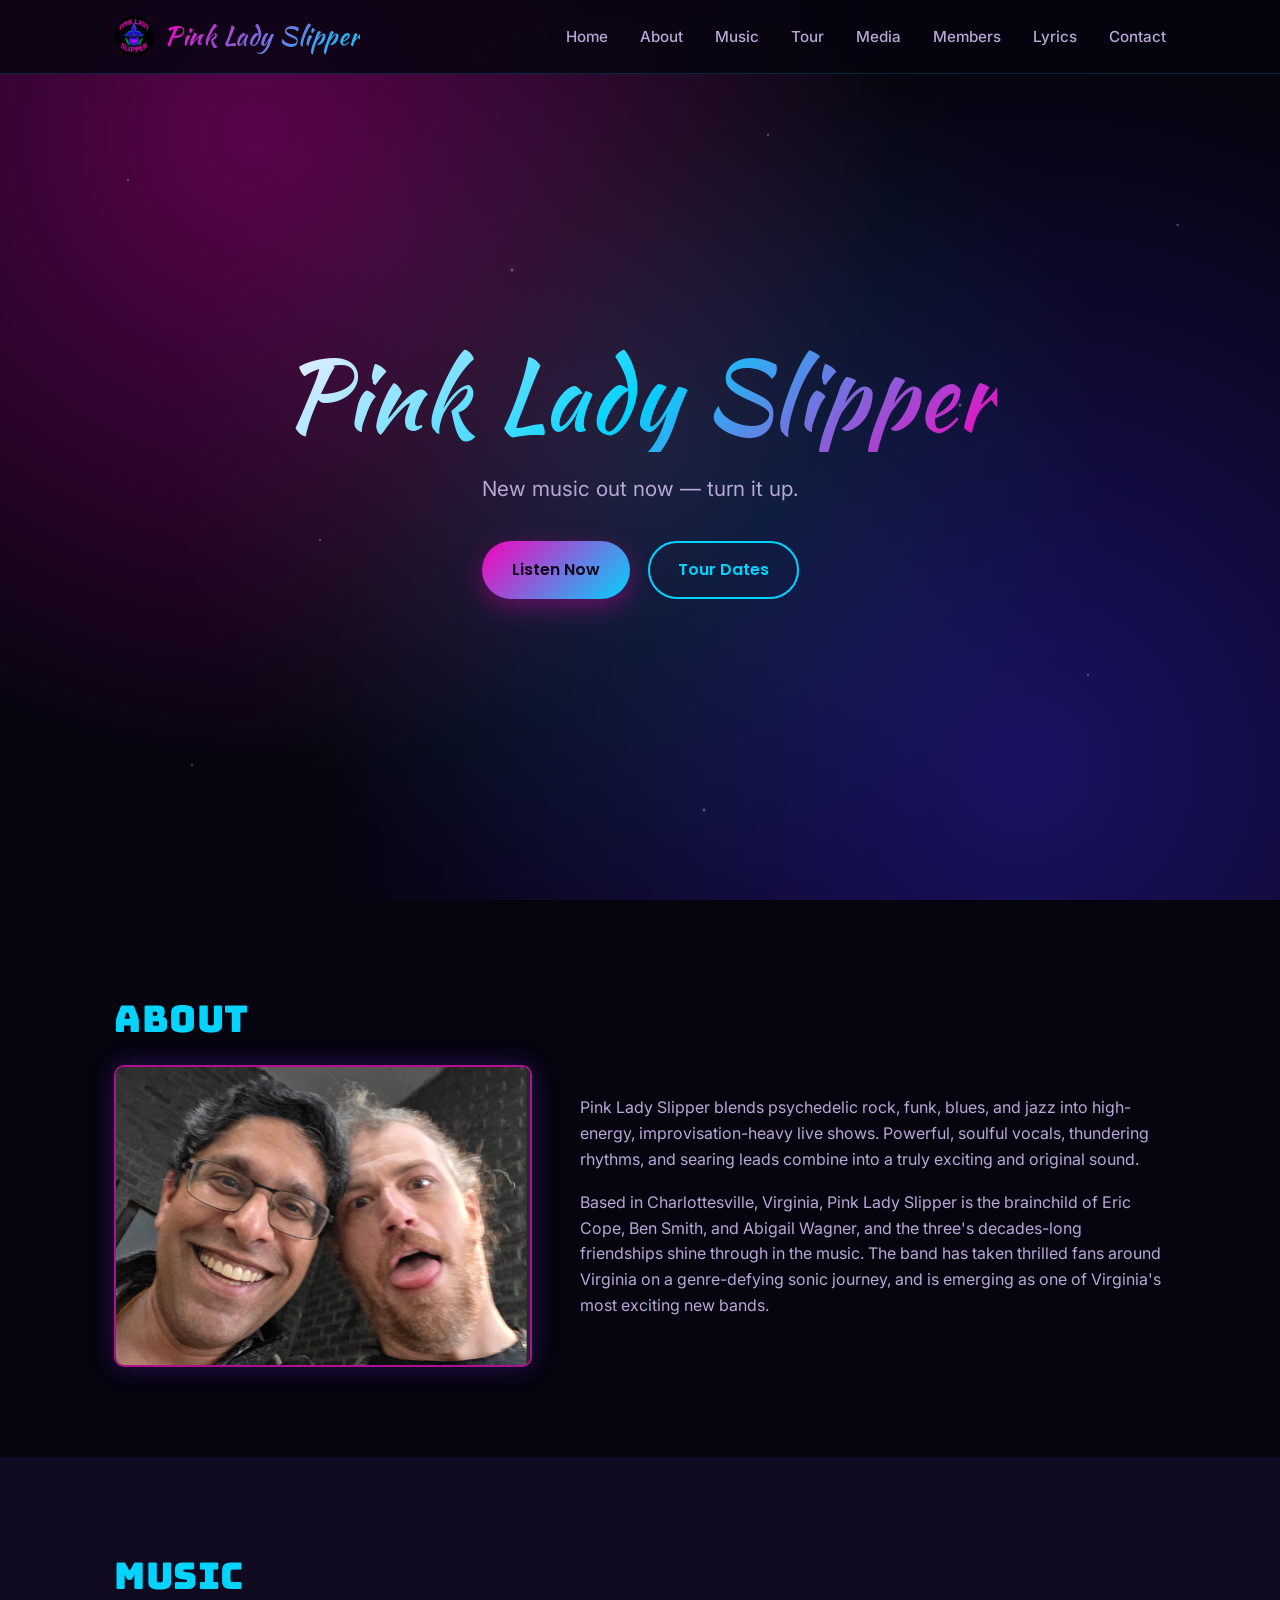
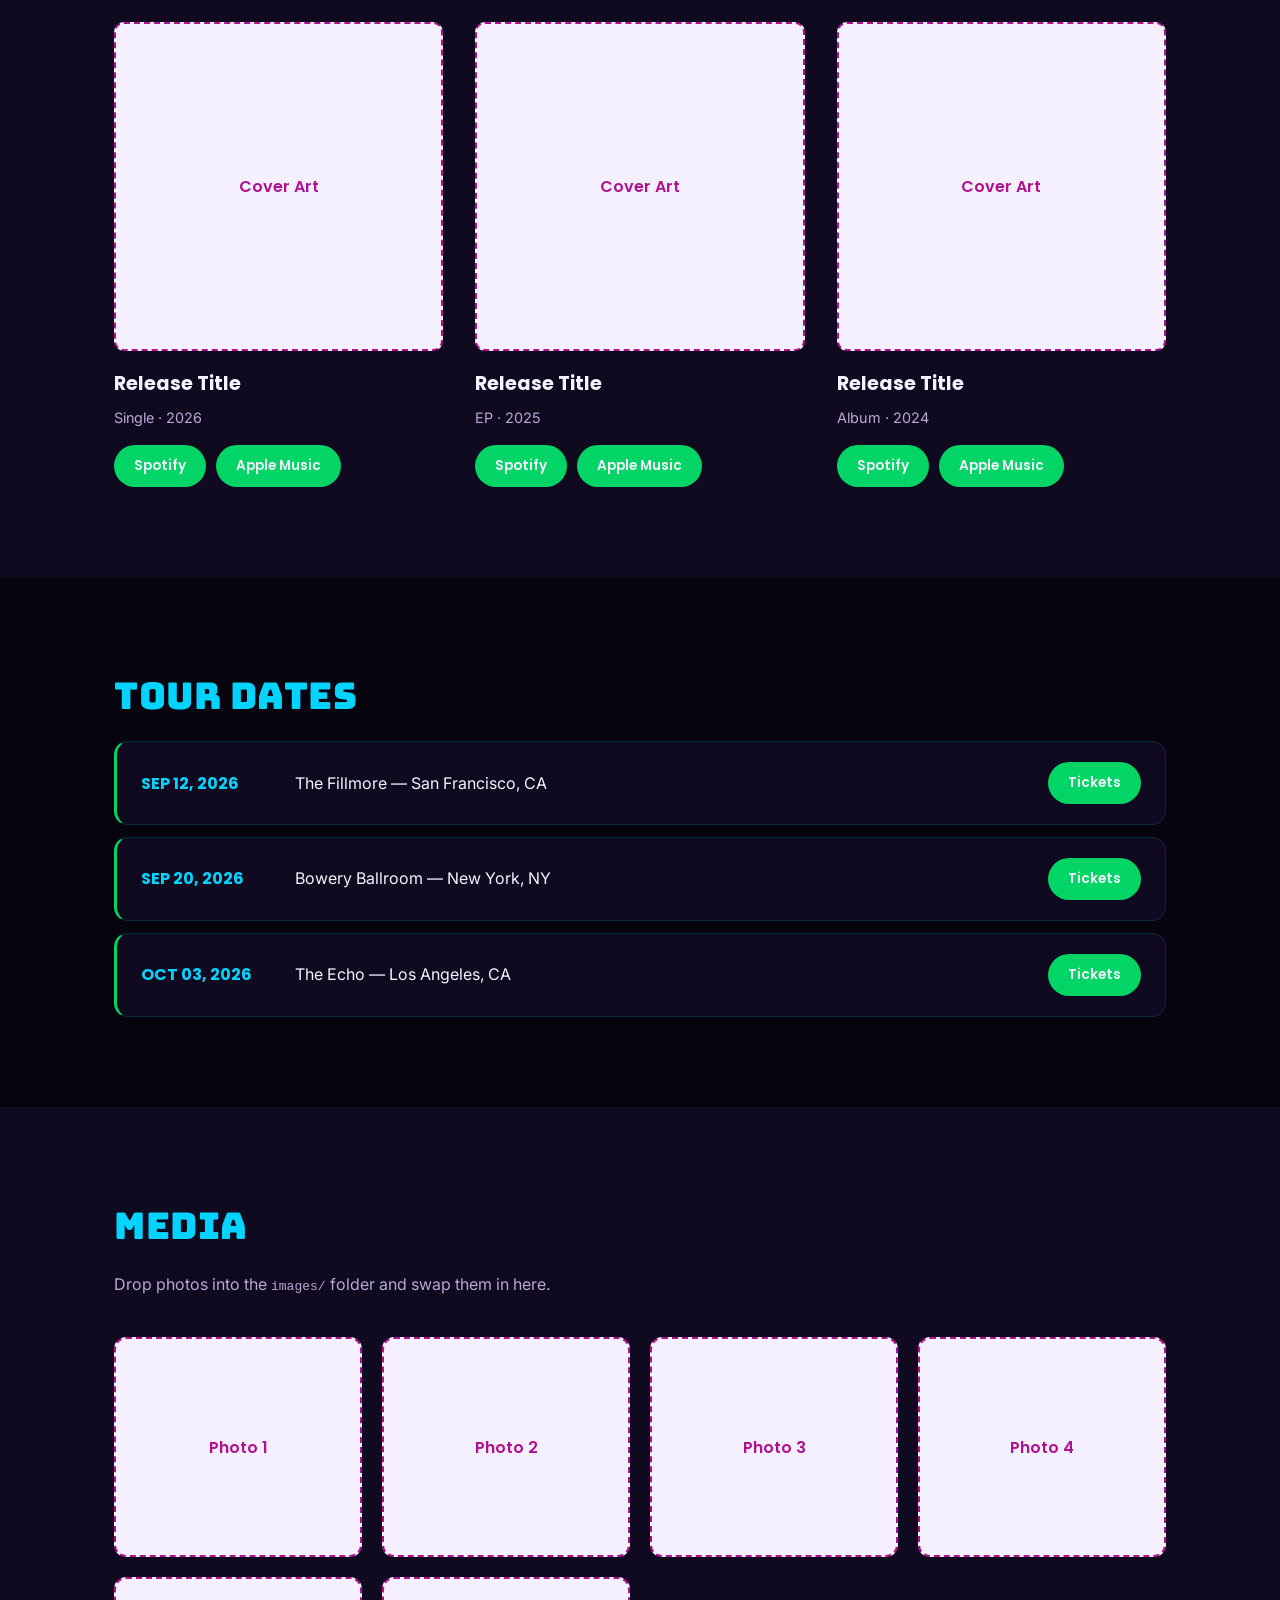
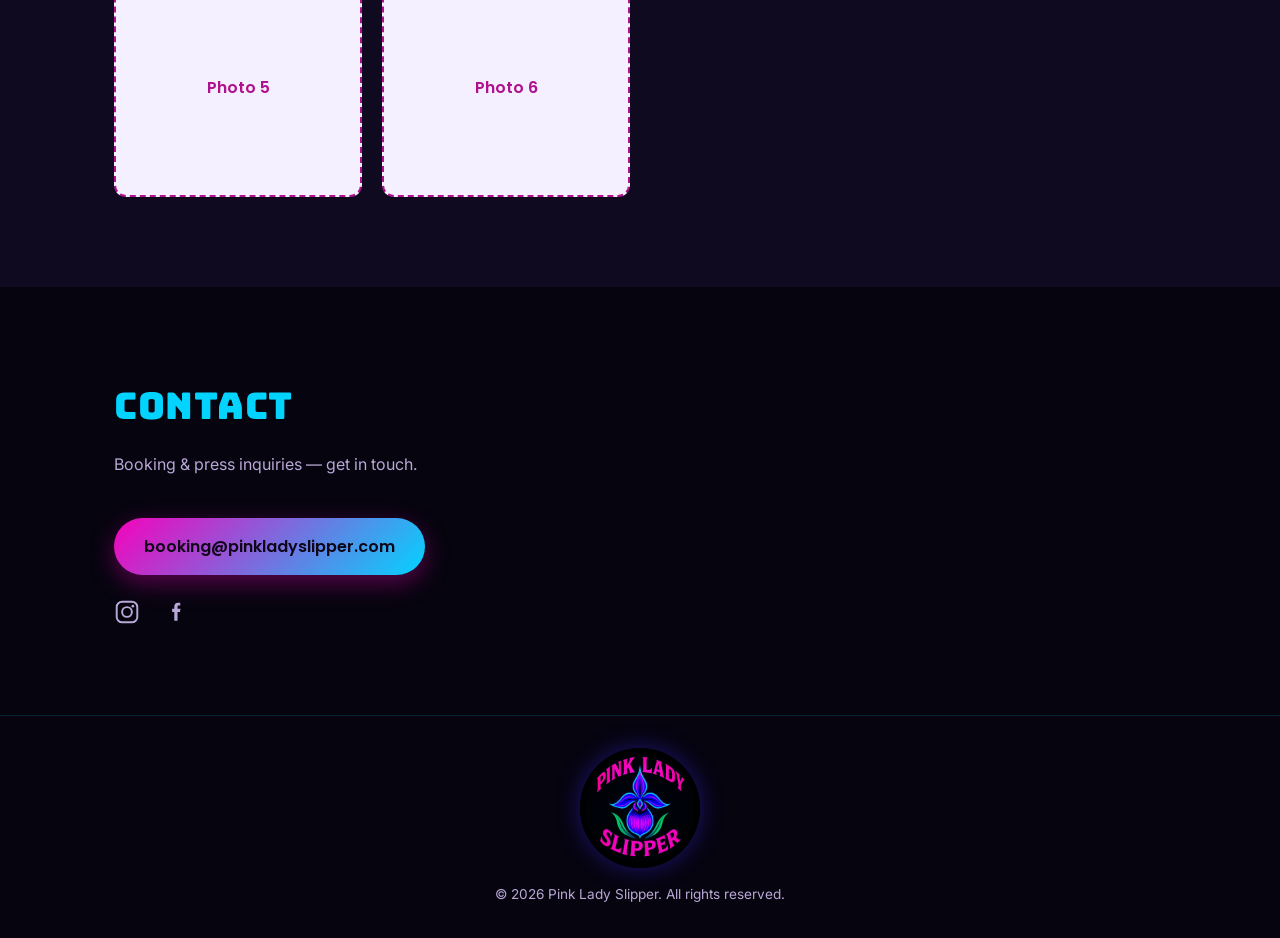
==== commit e3c0871e: "Simplify Contact social links to icon-only Instagram and Facebook Removes TikTok, YouTube, and Spoti" ====
--- a/index.html
+++ b/index.html
@@ -157,10 +157,19 @@
       <div class="contact-grid">
         <a href="mailto:booking@pinkladyslipper.com" class="btn btn-primary">booking@pinkladyslipper.com</a>
         <div class="social-links">
-          <a href="#" aria-label="Instagram">Instagram</a>
-          <a href="#" aria-label="TikTok">TikTok</a>
-          <a href="#" aria-label="YouTube">YouTube</a>
-          <a href="#" aria-label="Spotify">Spotify</a>
+          <a href="https://www.instagram.com/pink.ladyslipper/" aria-label="Instagram" target="_blank" rel="noopener">
+            <svg viewBox="0 0 24 24" fill="none" xmlns="http://www.w3.org/2000/svg">
+              <rect x="2.5" y="2.5" width="19" height="19" rx="5" stroke="currentColor" stroke-width="1.8" />
+              <circle cx="12" cy="12" r="4.5" stroke="currentColor" stroke-width="1.8" />
+              <circle cx="17.4" cy="6.6" r="1.2" fill="currentColor" />
+            </svg>
+          </a>
+          <!-- TODO: replace with the band's actual Facebook page URL -->
+          <a href="https://www.instagram.com/pink.ladyslipper/" aria-label="Facebook" target="_blank" rel="noopener">
+            <svg viewBox="0 0 24 24" fill="none" xmlns="http://www.w3.org/2000/svg">
+              <path d="M15 3.5h-2.2c-2 0-3.3 1.3-3.3 3.5v2h-2v3h2v8h3v-8h2.3l.4-3h-2.7V7.3c0-.7.3-1.2 1.2-1.2H15v-2.6Z" fill="currentColor" />
+            </svg>
+          </a>
         </div>
       </div>
     </div>
--- a/styles.css
+++ b/styles.css
@@ -404,13 +404,18 @@
 }
 
 .social-links a {
-  color: var(--color-text-muted);
-  font-weight: 600;
+  display: inline-flex;
+  color: var(--color-text-muted);
   transition: color 0.2s ease;
 }
 
 .social-links a:hover {
   color: var(--color-primary);
+}
+
+.social-links svg {
+  width: 26px;
+  height: 26px;
 }
 
 /* Page header (secondary pages) */
@@ -436,6 +441,15 @@
   display: grid;
   grid-template-columns: repeat(auto-fit, minmax(240px, 1fr));
   gap: 40px;
+}
+
+.member-photo {
+  width: 100%;
+  aspect-ratio: 1 / 1;
+  object-fit: cover;
+  border-radius: 10px;
+  border: 2px solid var(--color-maroon);
+  box-shadow: 0 0 24px rgba(123, 47, 252, 0.3);
 }
 
 .member-card h3 {
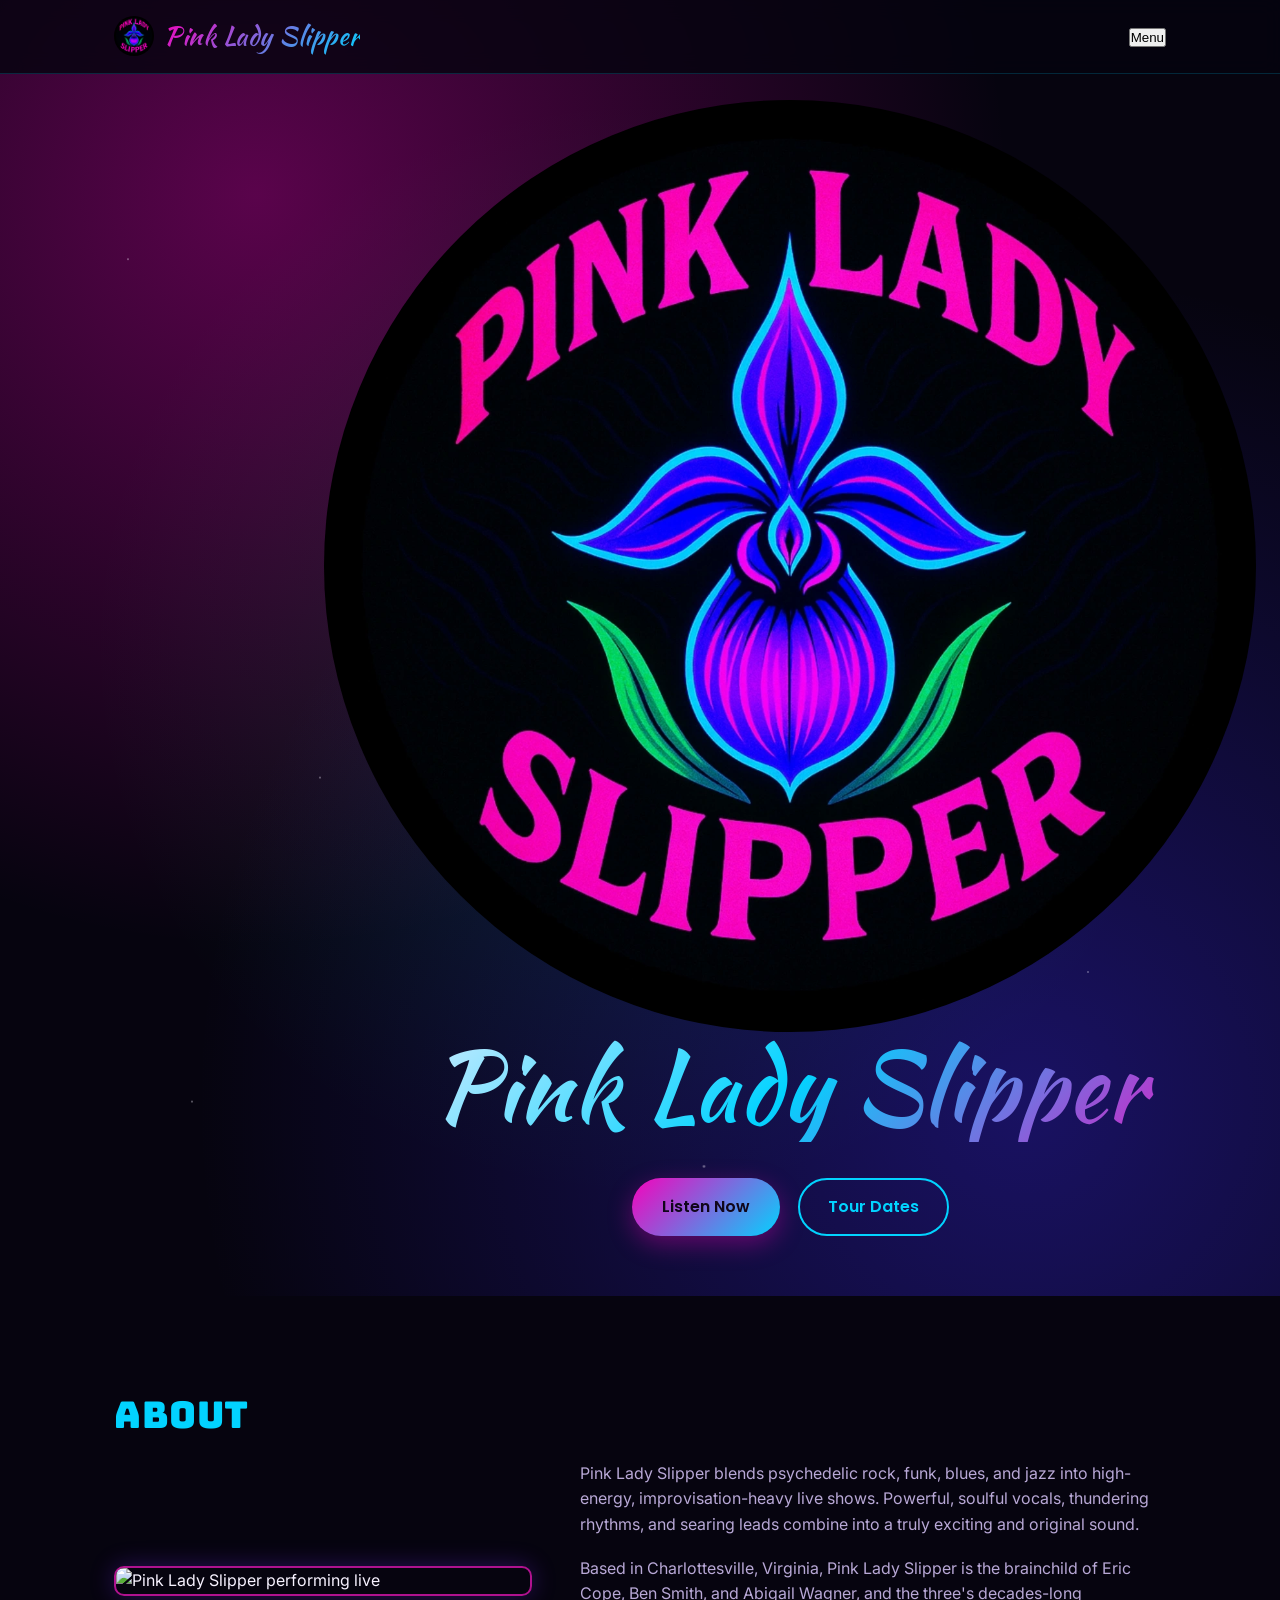
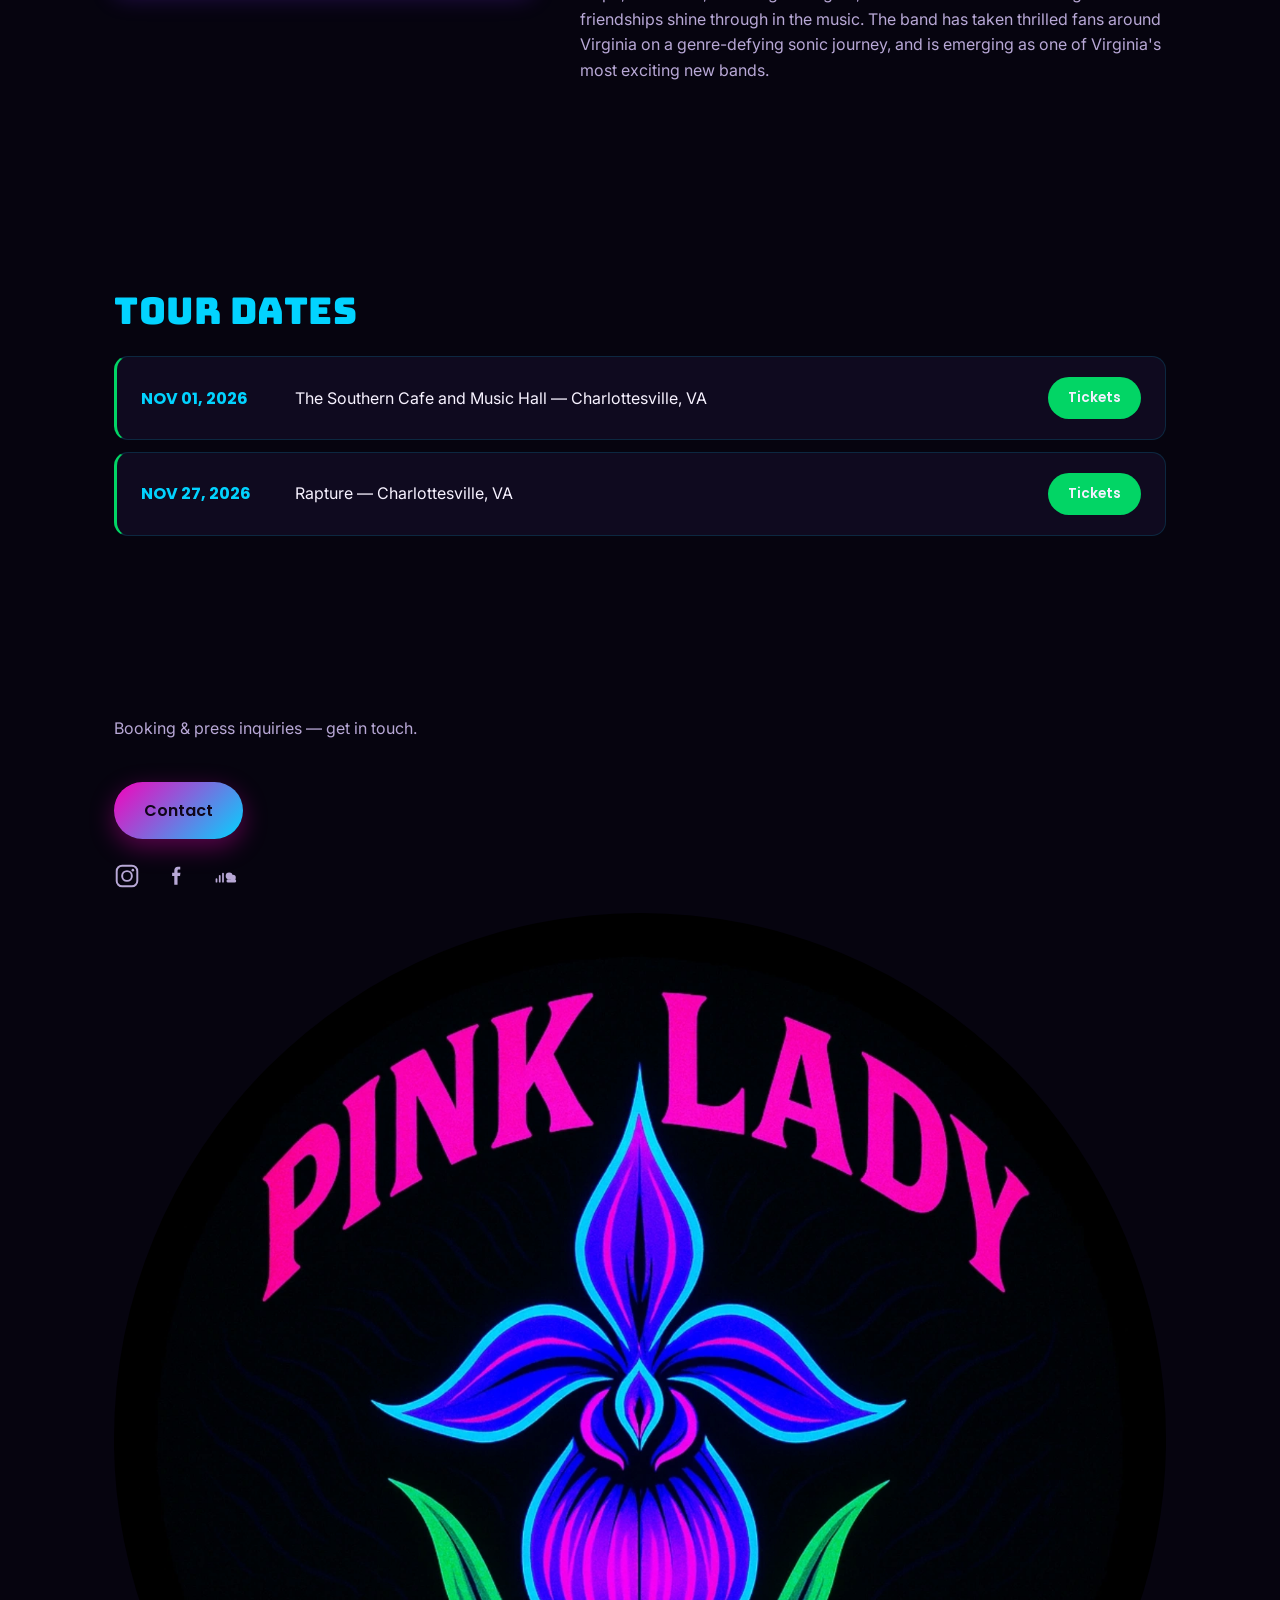
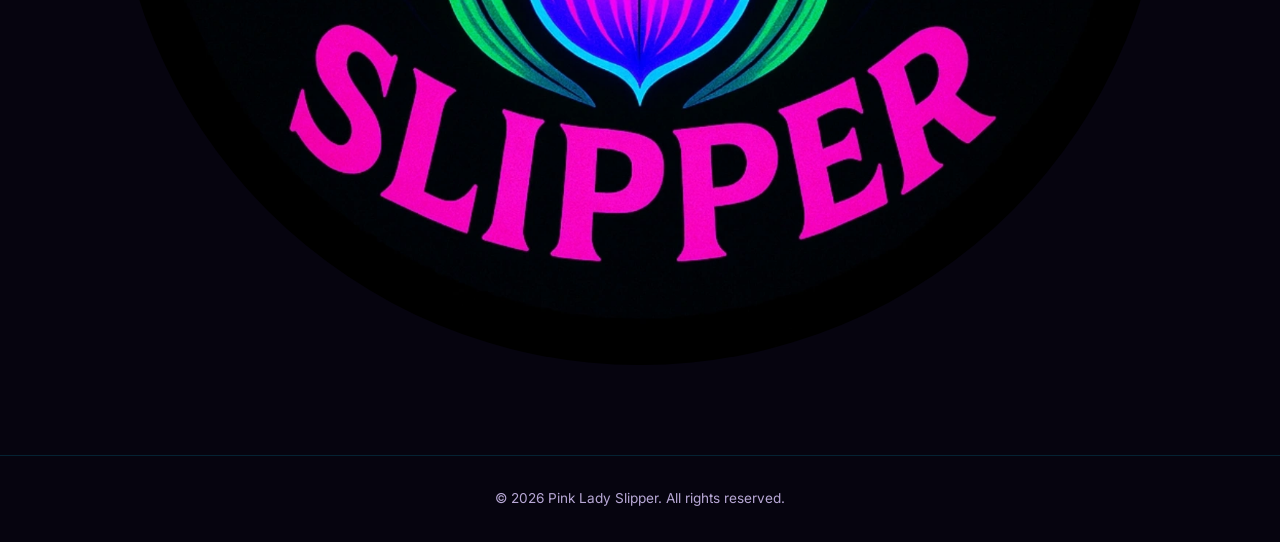
==== commit 66e36d1a: "Add The Trail: QR scavenger hunt Worker (D1) and inert-by-host menu link Co-Authored-By: Claude Sonn" ====
--- a/index.html
+++ b/index.html
@@ -5,10 +5,21 @@
   <meta name="viewport" content="width=device-width, initial-scale=1.0" />
   <title>Pink Lady Slipper</title>
   <meta name="description" content="Official website of Pink Lady Slipper — music, tour dates, and more." />
+  <meta property="og:type" content="website" />
+  <meta property="og:title" content="Pink Lady Slipper" />
+  <meta property="og:description" content="Official website of Pink Lady Slipper — music, tour dates, and more." />
+  <meta property="og:url" content="https://pinkladyslipper.net/" />
+  <meta property="og:image" content="https://pinkladyslipper.net/images/og-logo.jpg" />
+  <meta name="twitter:card" content="summary_large_image" />
+  <meta name="twitter:title" content="Pink Lady Slipper" />
+  <meta name="twitter:description" content="Official website of Pink Lady Slipper — music, tour dates, and more." />
+  <meta name="twitter:image" content="https://pinkladyslipper.net/images/og-logo.jpg" />
   <link rel="preconnect" href="https://fonts.googleapis.com" />
   <link rel="preconnect" href="https://fonts.gstatic.com" crossorigin />
   <link href="https://fonts.googleapis.com/css2?family=Kaushan+Script&family=Bungee&family=Poppins:wght@600;700;800&family=Inter:wght@400;500;600&display=swap" rel="stylesheet" />
+  <link rel="stylesheet" href="mailing-list/widget.css" />
   <link rel="stylesheet" href="styles.css" />
+  <script src="mailing-list/widget.js" defer></script>
 </head>
 <body>
 
@@ -19,29 +30,37 @@
         <img src="images/logo.webp" alt="Pink Lady Slipper" class="badge-mark badge-mark-small" />
         <span class="logo">Pink Lady Slipper</span>
       </a>
-      <button class="nav-toggle" id="navToggle" aria-label="Toggle navigation" aria-expanded="false">
-        <span></span><span></span><span></span>
-      </button>
-      <ul class="nav-links" id="navLinks">
-        <li><a href="#home">Home</a></li>
-        <li><a href="#about">About</a></li>
-        <li><a href="#music">Music</a></li>
-        <li><a href="#tour">Tour</a></li>
-        <li><a href="#media">Media</a></li>
-        <li><a href="members.html">Members</a></li>
-        <li><a href="lyrics.html">Lyrics</a></li>
-        <li><a href="#contact">Contact</a></li>
-      </ul>
+      <div class="nav-menu">
+        <button class="menu-toggle" id="menuToggle" aria-expanded="false" aria-controls="menuPanel">
+          <span class="menu-icon" aria-hidden="true"><span></span><span></span><span></span></span>
+          <span class="menu-label">Menu</span>
+        </button>
+        <ul class="menu-panel" id="menuPanel" hidden>
+          <li><a href="#home" class="active">Home</a></li>
+          <li><a href="#about">About</a></li>
+          <li><a href="music.html">Music</a></li>
+          <li><a href="#tour">Tour</a></li>
+          <li><a href="media.html">Media</a></li>
+          <li><a href="members.html">Members</a></li>
+          <li><a href="lyrics.html">Lyrics</a></li>
+          <li id="trailItem" hidden><a href="#" id="trailLink">The Trail</a></li>
+          <li><a href="#contact">Contact</a></li>
+        </ul>
+      </div>
     </nav>
   </header>
 
   <!-- HERO -->
   <section id="home" class="hero">
+    <video class="hero-video" autoplay muted loop playsinline preload="auto" poster="images/hero-poster.jpg">
+      <source src="video/hero-loop.mp4" type="video/mp4" />
+    </video>
+    <div class="hero-overlay"></div>
     <div class="hero-content">
+      <img src="images/logo.webp" alt="Pink Lady Slipper" class="badge-mark hero-logo" />
       <h1>Pink Lady Slipper</h1>
-      <p class="tagline">New music out now — turn it up.</p>
       <div class="hero-buttons">
-        <a href="#music" class="btn btn-primary">Listen Now</a>
+        <a href="music.html" class="btn btn-primary">Listen Now</a>
         <a href="#tour" class="btn btn-outline">Tour Dates</a>
       </div>
     </div>
@@ -53,7 +72,7 @@
       <h2 class="section-title">About</h2>
       <div class="about-grid">
         <div class="about-photo">
-          <img src="images/band-photo.png" alt="Pink Lady Slipper" class="about-photo-img" />
+          <img src="images/member-photo-live.jpg" alt="Pink Lady Slipper performing live" class="about-photo-img" />
         </div>
         <div class="about-text">
           <p>
@@ -73,89 +92,31 @@
     </div>
   </section>
 
-  <!-- MUSIC -->
-  <section id="music" class="section section-alt">
-    <div class="container">
-      <h2 class="section-title">Music</h2>
-      <div class="music-grid">
-        <div class="release-card">
-          <div class="photo-placeholder square">Cover Art</div>
-          <h3>Release Title</h3>
-          <p class="release-meta">Single &middot; 2026</p>
-          <div class="release-links">
-            <a href="#" class="btn btn-small">Spotify</a>
-            <a href="#" class="btn btn-small">Apple Music</a>
-          </div>
-        </div>
-        <div class="release-card">
-          <div class="photo-placeholder square">Cover Art</div>
-          <h3>Release Title</h3>
-          <p class="release-meta">EP &middot; 2025</p>
-          <div class="release-links">
-            <a href="#" class="btn btn-small">Spotify</a>
-            <a href="#" class="btn btn-small">Apple Music</a>
-          </div>
-        </div>
-        <div class="release-card">
-          <div class="photo-placeholder square">Cover Art</div>
-          <h3>Release Title</h3>
-          <p class="release-meta">Album &middot; 2024</p>
-          <div class="release-links">
-            <a href="#" class="btn btn-small">Spotify</a>
-            <a href="#" class="btn btn-small">Apple Music</a>
-          </div>
-        </div>
-      </div>
-    </div>
-  </section>
-
   <!-- TOUR -->
   <section id="tour" class="section">
     <div class="container">
       <h2 class="section-title">Tour Dates</h2>
       <ul class="tour-list">
         <li class="tour-date">
-          <span class="date">SEP 12, 2026</span>
-          <span class="venue">The Fillmore &mdash; San Francisco, CA</span>
-          <a href="#" class="btn btn-small">Tickets</a>
+          <span class="date">NOV 01, 2026</span>
+          <span class="venue">The Southern Cafe and Music Hall &mdash; Charlottesville, VA</span>
+          <a href="https://www.thesoutherncville.com/events/detail/day-of-the-dead-all-stars-2" class="btn btn-small" target="_blank" rel="noopener">Tickets</a>
         </li>
         <li class="tour-date">
-          <span class="date">SEP 20, 2026</span>
-          <span class="venue">Bowery Ballroom &mdash; New York, NY</span>
-          <a href="#" class="btn btn-small">Tickets</a>
-        </li>
-        <li class="tour-date">
-          <span class="date">OCT 03, 2026</span>
-          <span class="venue">The Echo &mdash; Los Angeles, CA</span>
-          <a href="#" class="btn btn-small">Tickets</a>
+          <span class="date">NOV 27, 2026</span>
+          <span class="venue">Rapture &mdash; Charlottesville, VA</span>
+          <a href="https://www.rapturerestaurant.com/" class="btn btn-small" target="_blank" rel="noopener">Tickets</a>
         </li>
       </ul>
     </div>
   </section>
 
-  <!-- MEDIA -->
-  <section id="media" class="section section-alt">
-    <div class="container">
-      <h2 class="section-title">Media</h2>
-      <p class="section-subtitle">Drop photos into the <code>images/</code> folder and swap them in here.</p>
-      <div class="media-grid">
-        <div class="photo-placeholder media-item">Photo 1</div>
-        <div class="photo-placeholder media-item">Photo 2</div>
-        <div class="photo-placeholder media-item">Photo 3</div>
-        <div class="photo-placeholder media-item">Photo 4</div>
-        <div class="photo-placeholder media-item">Photo 5</div>
-        <div class="photo-placeholder media-item">Photo 6</div>
-      </div>
-    </div>
-  </section>
-
   <!-- CONTACT -->
-  <section id="contact" class="section">
-    <div class="container">
-      <h2 class="section-title">Contact</h2>
+  <section id="contact" class="section contact-section">
+    <div class="container contact-container">
       <p class="section-subtitle">Booking &amp; press inquiries — get in touch.</p>
       <div class="contact-grid">
-        <a href="mailto:booking@pinkladyslipper.com" class="btn btn-primary">booking@pinkladyslipper.com</a>
+        <a href="mailto:pinkladyslipperband@gmail.com" class="btn btn-primary">Contact</a>
         <div class="social-links">
           <a href="https://www.instagram.com/pink.ladyslipper/" aria-label="Instagram" target="_blank" rel="noopener">
             <svg viewBox="0 0 24 24" fill="none" xmlns="http://www.w3.org/2000/svg">
@@ -164,19 +125,34 @@
               <circle cx="17.4" cy="6.6" r="1.2" fill="currentColor" />
             </svg>
           </a>
-          <!-- TODO: replace with the band's actual Facebook page URL -->
-          <a href="https://www.instagram.com/pink.ladyslipper/" aria-label="Facebook" target="_blank" rel="noopener">
+          <a href="https://www.facebook.com/share/1FJHzhEKck/" aria-label="Facebook" target="_blank" rel="noopener">
             <svg viewBox="0 0 24 24" fill="none" xmlns="http://www.w3.org/2000/svg">
               <path d="M15 3.5h-2.2c-2 0-3.3 1.3-3.3 3.5v2h-2v3h2v8h3v-8h2.3l.4-3h-2.7V7.3c0-.7.3-1.2 1.2-1.2H15v-2.6Z" fill="currentColor" />
             </svg>
           </a>
+          <a href="https://soundcloud.com/pinkladyslipper" aria-label="SoundCloud" target="_blank" rel="noopener">
+            <svg viewBox="0 0 24 24" fill="none" xmlns="http://www.w3.org/2000/svg">
+              <g fill="currentColor">
+                <rect x="1.5" y="14" width="1.6" height="4" rx="0.8" />
+                <rect x="4.5" y="11" width="1.6" height="7" rx="0.8" />
+                <rect x="7.5" y="9" width="1.6" height="9" rx="0.8" />
+                <circle cx="14" cy="12" r="3.2" />
+                <circle cx="17.5" cy="13.5" r="2.6" />
+                <rect x="11.5" y="15" width="9" height="3" rx="1.5" />
+              </g>
+            </svg>
+          </a>
         </div>
+        <div class="join-block" id="joinBlock" hidden>
+          <button type="button" class="btn join-pill" id="joinToggle" aria-expanded="false" aria-controls="joinForm">Join</button>
+          <div class="join-form" id="joinForm" data-mailing-list data-heading="Get show news by email" hidden></div>
+        </div>
+        <img src="images/logo.webp" alt="Pink Lady Slipper" class="badge-mark contact-logo" />
       </div>
     </div>
   </section>
 
   <footer class="site-footer">
-    <img src="images/logo.webp" alt="Pink Lady Slipper" class="badge-mark badge-mark-large" />
     <p>&copy; <span id="year"></span> Pink Lady Slipper. All rights reserved.</p>
   </footer>
 
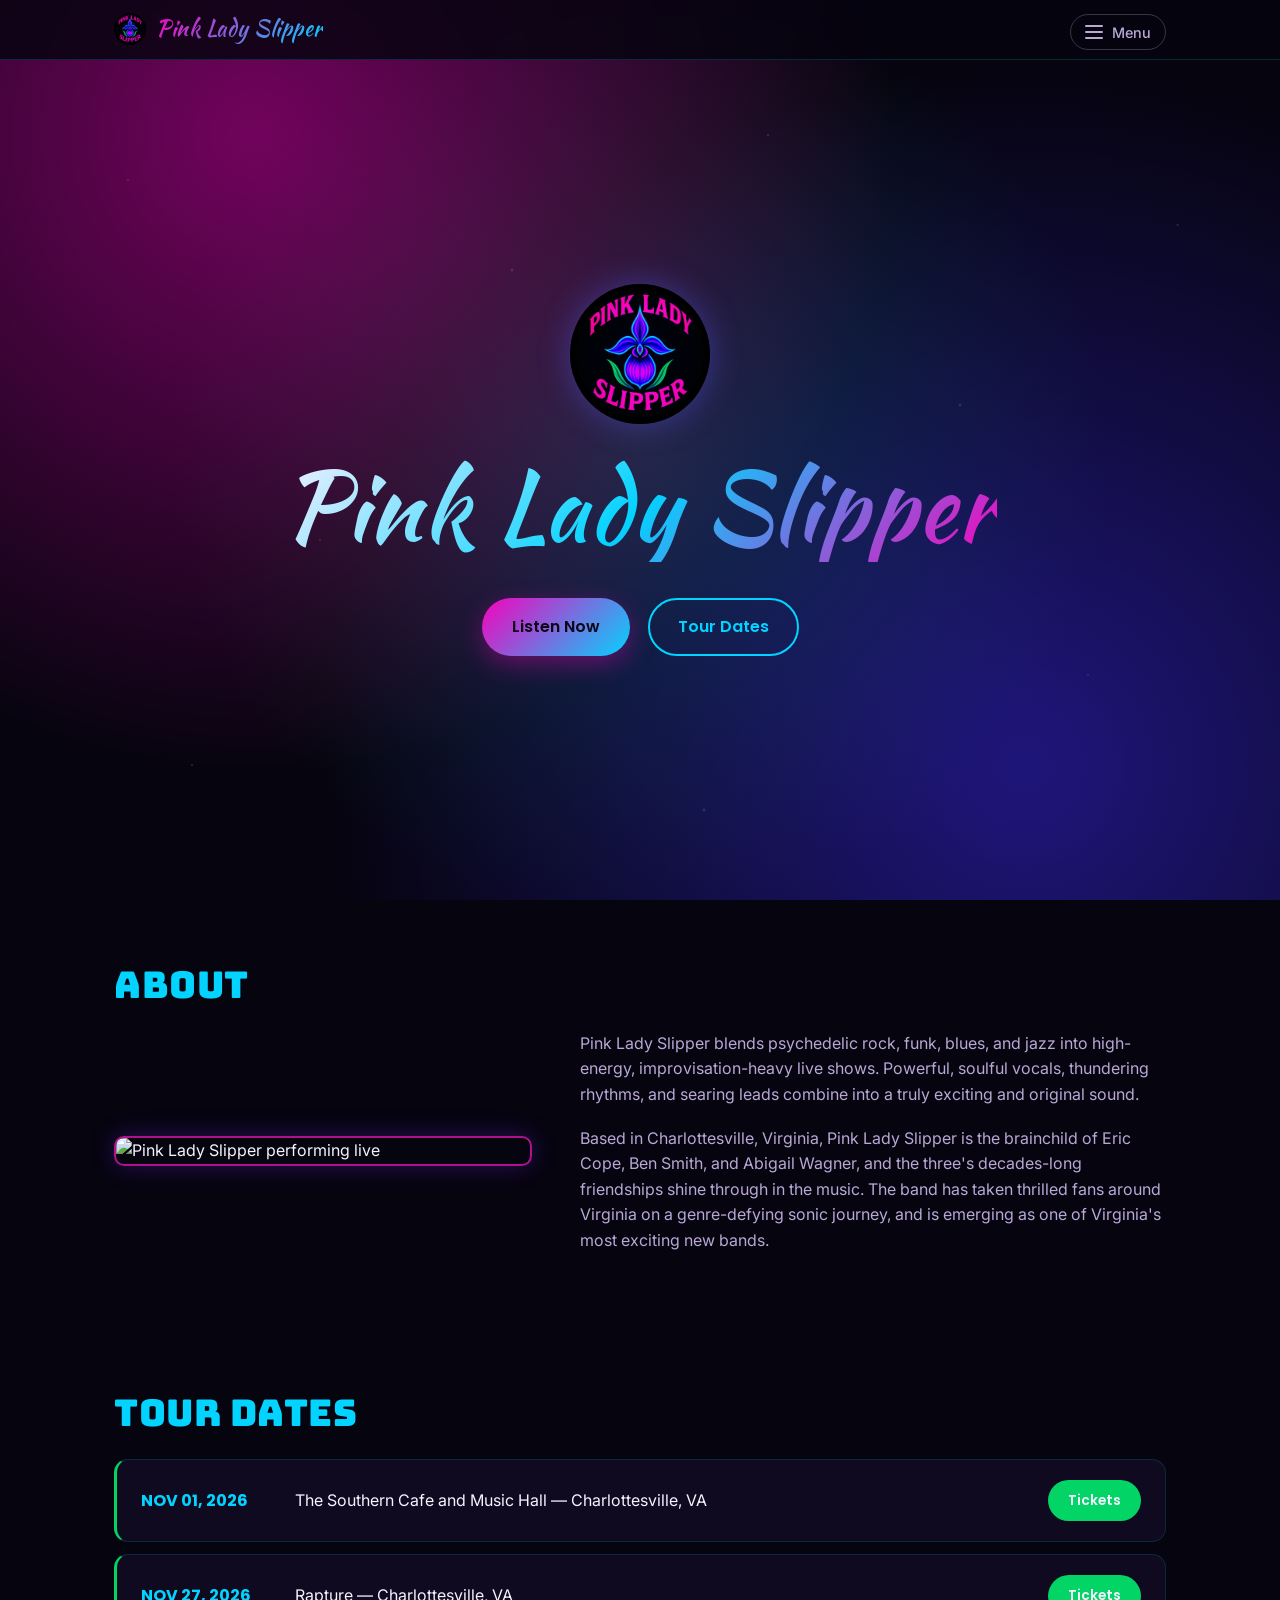
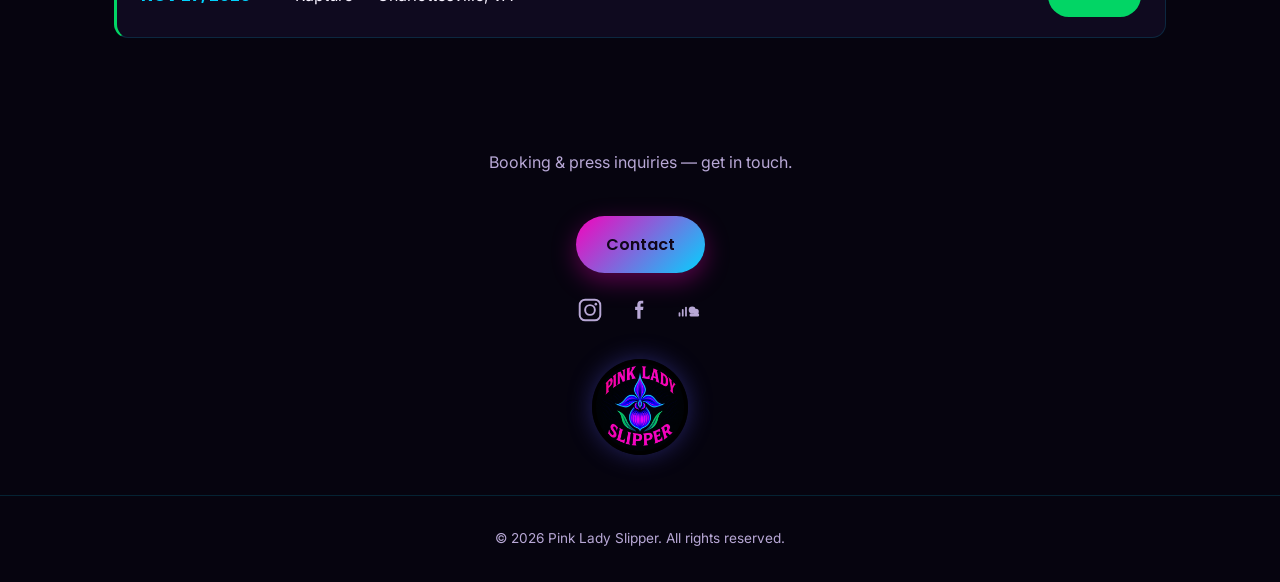
==== commit 19fe87cc: "Merge branch 'release/tour-calendar'" ====
--- a/index.html
+++ b/index.html
@@ -96,7 +96,7 @@
   <section id="tour" class="section">
     <div class="container">
       <h2 class="section-title">Tour Dates</h2>
-      <ul class="tour-list">
+      <ul class="tour-list" id="tourList">
         <li class="tour-date">
           <span class="date">NOV 01, 2026</span>
           <span class="venue">The Southern Cafe and Music Hall &mdash; Charlottesville, VA</span>
@@ -108,6 +108,9 @@
           <a href="https://www.rapturerestaurant.com/" class="btn btn-small" target="_blank" rel="noopener">Tickets</a>
         </li>
       </ul>
+      <p class="tour-calendar" id="tourCalendar" hidden>
+        <a href="https://calendar.google.com/calendar/u/0?cid=ZWI5YmI0Y2FmYzY5ZDQwYjU4OTVmNzdlMjFhYWMwM2VhMWJkZTc1ZmU2ZmNjY2Q1YmVkY2I0ZmUxMDUzN2RlN0Bncm91cC5jYWxlbmRhci5nb29nbGUuY29t" target="_blank" rel="noopener">Add our shows to your Google Calendar</a>
+      </p>
     </div>
   </section>
 
--- a/styles.css
+++ b/styles.css
@@ -114,8 +114,8 @@
   margin: 0 auto;
   display: flex;
   align-items: center;
-  justify-content: space-between;
-  padding: 16px 24px;
+  gap: 20px;
+  padding: 9px 24px;
 }
 
 .logo-group {
@@ -127,8 +127,9 @@
 .logo {
   font-family: var(--font-script);
   font-weight: 400;
-  font-size: 1.6rem;
+  font-size: 1.35rem;
   letter-spacing: 0.5px;
+  white-space: nowrap;
   background: linear-gradient(135deg, var(--color-primary), var(--color-secondary));
   -webkit-background-clip: text;
   background-clip: text;
@@ -142,8 +143,8 @@
 }
 
 .badge-mark-small {
-  width: 40px;
-  height: 40px;
+  width: 32px;
+  height: 32px;
   flex-shrink: 0;
 }
 
@@ -155,38 +156,89 @@
   box-shadow: 0 0 24px rgba(61, 43, 255, 0.4);
 }
 
-.nav-links {
-  display: flex;
-  gap: 32px;
+.menu-panel a {
+  font-weight: 500;
+  font-size: 0.9rem;
+  color: var(--color-text-muted);
+  transition: color 0.2s ease;
+  white-space: nowrap;
+}
+
+.menu-panel a:hover {
+  color: var(--color-secondary);
+}
+
+.nav-menu {
+  position: relative;
+  flex-shrink: 0;
+  margin-left: auto;
+}
+
+.menu-toggle {
+  display: inline-flex;
+  align-items: center;
+  gap: 9px;
+  height: 36px;
+  padding: 0 14px;
+  background: none;
+  border: 1px solid rgba(184, 168, 214, 0.3);
+  border-radius: 999px;
+  color: var(--color-text-muted);
+  font-family: var(--font-body);
+  font-size: 0.9rem;
+  font-weight: 500;
+  cursor: pointer;
+  transition: color 0.2s ease, border-color 0.2s ease, background 0.2s ease;
+}
+
+.menu-icon {
+  display: flex;
+  flex-direction: column;
+  gap: 4px;
+  width: 18px;
+}
+
+.menu-icon span {
+  height: 2px;
+  background: currentColor;
+  border-radius: 2px;
+}
+
+.menu-toggle:hover,
+.menu-toggle.is-open {
+  color: var(--color-secondary);
+  border-color: rgba(2, 211, 255, 0.45);
+}
+
+.menu-toggle.is-open {
+  background: rgba(2, 211, 255, 0.08);
+}
+
+.menu-panel {
+  position: absolute;
+  top: calc(100% + 12px);
+  right: 0;
+  min-width: 160px;
   list-style: none;
-}
-
-.nav-links a {
-  font-weight: 500;
-  font-size: 0.95rem;
-  color: var(--color-text-muted);
-  transition: color 0.2s ease;
-}
-
-.nav-links a:hover {
-  color: var(--color-secondary);
-}
-
-.nav-toggle {
+  padding: 8px;
+  background: var(--color-bg-alt);
+  border: 1px solid rgba(2, 211, 255, 0.2);
+  border-radius: 12px;
+  box-shadow: 0 12px 32px rgba(0, 0, 0, 0.45);
+}
+
+.menu-panel[hidden] {
   display: none;
-  flex-direction: column;
-  gap: 5px;
-  background: none;
-  border: none;
-  cursor: pointer;
-  padding: 4px;
-}
-
-.nav-toggle span {
-  width: 24px;
-  height: 2px;
-  background: var(--color-text);
-  border-radius: 2px;
+}
+
+.menu-panel a {
+  display: block;
+  padding: 10px 14px;
+  border-radius: 8px;
+}
+
+.menu-panel a:hover {
+  background: rgba(2, 211, 255, 0.08);
 }
 
 /* Hero */
@@ -199,17 +251,34 @@
   text-align: center;
   padding: 100px 24px 60px;
   overflow: hidden;
+  background: var(--color-bg);
+}
+
+.hero-video {
+  position: absolute;
+  inset: 0;
+  width: 100%;
+  height: 100%;
+  object-fit: cover;
+  z-index: 0;
+}
+
+.hero-overlay {
+  position: absolute;
+  inset: 0;
+  z-index: 1;
   background:
-    radial-gradient(circle at 20% 15%, rgba(246, 2, 188, 0.35), transparent 50%),
-    radial-gradient(circle at 80% 85%, rgba(61, 43, 255, 0.35), transparent 55%),
-    radial-gradient(circle at 50% 50%, rgba(2, 213, 101, 0.15), transparent 60%),
-    var(--color-bg);
+    radial-gradient(circle at 20% 15%, rgba(246, 2, 188, 0.45), transparent 50%),
+    radial-gradient(circle at 80% 85%, rgba(61, 43, 255, 0.45), transparent 55%),
+    radial-gradient(circle at 50% 50%, rgba(2, 213, 101, 0.18), transparent 60%),
+    rgba(6, 4, 15, 0.55);
 }
 
 .hero::before {
   content: '';
   position: absolute;
   inset: 0;
+  z-index: 1;
   background-image:
     radial-gradient(1.5px 1.5px at 10% 20%, var(--color-cream), transparent),
     radial-gradient(1.5px 1.5px at 25% 60%, var(--color-cream), transparent),
@@ -226,7 +295,15 @@
 
 .hero-content {
   position: relative;
-  z-index: 1;
+  z-index: 2;
+}
+
+.hero-logo {
+  width: 140px;
+  height: 140px;
+  margin: 0 auto 28px;
+  display: block;
+  box-shadow: 0 0 32px rgba(91, 92, 255, 0.4);
 }
 
 .hero-content h1 {
@@ -241,12 +318,6 @@
   line-height: 1.15;
 }
 
-.tagline {
-  margin-top: 20px;
-  font-size: clamp(1rem, 2.5vw, 1.3rem);
-  color: var(--color-text-muted);
-}
-
 .hero-buttons {
   margin-top: 36px;
   display: flex;
@@ -257,11 +328,7 @@
 
 /* Sections */
 .section {
-  padding: 90px 0;
-}
-
-.section-alt {
-  background: var(--color-bg-alt);
+  padding: 56px 0;
 }
 
 .section-title {
@@ -279,6 +346,28 @@
   max-width: 560px;
 }
 
+.contact-section {
+  padding-bottom: 40px;
+}
+
+.contact-container {
+  display: flex;
+  flex-direction: column;
+  align-items: center;
+  text-align: center;
+}
+
+.contact-logo {
+  width: 96px;
+  height: 96px;
+  margin-top: 12px;
+  box-shadow: 0 0 24px rgba(91, 92, 255, 0.35);
+}
+
+.contact-container .section-subtitle {
+  max-width: none;
+}
+
 /* About */
 .about-grid {
   display: grid;
@@ -290,26 +379,6 @@
 .about-text p {
   color: var(--color-text-muted);
   margin-bottom: 18px;
-}
-
-/* Placeholder photos */
-.photo-placeholder {
-  background: var(--color-cream);
-  border: 2px dashed var(--color-maroon);
-  border-radius: 10px;
-  display: flex;
-  align-items: center;
-  justify-content: center;
-  color: var(--color-maroon);
-  font-family: var(--font-display);
-  font-weight: 600;
-  min-height: 280px;
-  text-align: center;
-}
-
-.photo-placeholder.square {
-  min-height: 240px;
-  aspect-ratio: 1 / 1;
 }
 
 .about-photo-img {
@@ -321,28 +390,29 @@
 }
 
 /* Music */
-.music-grid {
-  display: grid;
-  grid-template-columns: repeat(auto-fit, minmax(240px, 1fr));
+.video-list {
+  display: flex;
+  flex-direction: column;
   gap: 32px;
-}
-
-.release-card h3 {
-  margin-top: 18px;
-  font-family: var(--font-display);
-  font-size: 1.2rem;
-}
-
-.release-meta {
-  color: var(--color-text-muted);
-  font-size: 0.9rem;
-  margin: 6px 0 16px;
-}
-
-.release-links {
-  display: flex;
-  gap: 10px;
-  flex-wrap: wrap;
+  max-width: 760px;
+  margin: 0 auto;
+}
+
+.video-embed {
+  position: relative;
+  width: 100%;
+  aspect-ratio: 16 / 9;
+  border-radius: 12px;
+  overflow: hidden;
+  box-shadow: 0 0 24px rgba(123, 47, 252, 0.3);
+}
+
+.video-embed iframe {
+  position: absolute;
+  inset: 0;
+  width: 100%;
+  height: 100%;
+  border: 0;
 }
 
 /* Tour */
@@ -377,28 +447,190 @@
   color: var(--color-text);
 }
 
+.tour-date .time,
+.tour-date .note {
+  display: block;
+  margin-top: 2px;
+  font-family: var(--font-body);
+  font-weight: 400;
+  font-size: 0.85rem;
+  color: var(--color-text-muted);
+}
+
+.tour-date .venue-name {
+  color: inherit;
+  text-decoration: none;
+}
+
+.tour-date a.venue-name:hover {
+  color: var(--color-secondary);
+  text-decoration: underline;
+}
+
+.tour-status {
+  font-family: var(--font-display);
+  font-size: 0.8rem;
+  letter-spacing: 0.06em;
+  text-transform: uppercase;
+  color: var(--color-primary);
+}
+
+.tour-date.is-cancelled .date,
+.tour-date.is-cancelled .venue-name {
+  text-decoration: line-through;
+  opacity: 0.7;
+}
+
+.tour-empty {
+  padding: 20px 24px;
+  color: var(--color-text-muted);
+  text-align: center;
+}
+
+.tour-calendar {
+  margin-top: 18px;
+  text-align: center;
+  font-size: 0.9rem;
+}
+
+.tour-calendar[hidden] {
+  display: none;
+}
+
+.tour-calendar a {
+  color: var(--color-secondary);
+}
+
 /* Media */
 .media-grid {
   display: grid;
-  grid-template-columns: repeat(auto-fit, minmax(200px, 1fr));
-  gap: 20px;
+  grid-template-columns: repeat(4, 1fr);
+  gap: 16px;
 }
 
 .media-item {
-  min-height: 220px;
+  aspect-ratio: 1 / 1;
   border-radius: 12px;
+  overflow: hidden;
+  box-shadow: 0 0 0 1px rgba(123, 47, 252, 0.25);
+}
+
+.media-item img {
+  width: 100%;
+  height: 100%;
+  object-fit: cover;
+  display: block;
+  cursor: zoom-in;
+  transition: transform 0.4s ease;
+}
+
+.media-item:hover img {
+  transform: scale(1.06);
+}
+
+/* Lightbox */
+.lightbox {
+  position: fixed;
+  inset: 0;
+  z-index: 1000;
+  display: none;
+  align-items: center;
+  justify-content: center;
+  background: rgba(6, 4, 15, 0.94);
+  padding: 24px;
+}
+
+.lightbox.active {
+  display: flex;
+}
+
+.lightbox-img {
+  max-width: 100%;
+  max-height: 100%;
+  border-radius: 8px;
+  box-shadow: 0 0 40px rgba(123, 47, 252, 0.4);
+  object-fit: contain;
+}
+
+.lightbox-close {
+  position: fixed;
+  top: 16px;
+  right: 16px;
+  width: 44px;
+  height: 44px;
+  border-radius: 50%;
+  border: none;
+  background: rgba(255, 255, 255, 0.12);
+  color: var(--color-text);
+  font-size: 1.8rem;
+  line-height: 1;
+  display: flex;
+  align-items: center;
+  justify-content: center;
+  cursor: pointer;
+}
+
+.lightbox-close:hover {
+  background: rgba(255, 255, 255, 0.22);
+}
+
+.lightbox-arrow {
+  position: fixed;
+  top: 50%;
+  transform: translateY(-50%);
+  width: 48px;
+  height: 48px;
+  border-radius: 50%;
+  border: none;
+  background: rgba(255, 255, 255, 0.12);
+  color: var(--color-text);
+  font-size: 1.3rem;
+  line-height: 1;
+  display: flex;
+  align-items: center;
+  justify-content: center;
+  cursor: pointer;
+}
+
+.lightbox-arrow:hover {
+  background: rgba(255, 255, 255, 0.22);
+}
+
+.lightbox-prev {
+  left: 16px;
+}
+
+.lightbox-next {
+  right: 16px;
+}
+
+@media (max-width: 600px) {
+  .lightbox-arrow {
+    width: 40px;
+    height: 40px;
+    font-size: 1.1rem;
+  }
+
+  .lightbox-prev {
+    left: 8px;
+  }
+
+  .lightbox-next {
+    right: 8px;
+  }
 }
 
 /* Contact */
 .contact-grid {
   display: flex;
   flex-direction: column;
-  align-items: flex-start;
+  align-items: center;
   gap: 24px;
 }
 
 .social-links {
   display: flex;
+  justify-content: center;
   gap: 24px;
   flex-wrap: wrap;
 }
@@ -418,10 +650,133 @@
   height: 26px;
 }
 
+/* Mailing list join */
+.join-block {
+  display: flex;
+  flex-direction: column;
+  align-items: center;
+  gap: 14px;
+  width: 100%;
+}
+
+.join-block[hidden],
+.join-form[hidden] {
+  display: none;
+}
+
+.join-pill {
+  padding: 7px 22px;
+  font-size: 0.8rem;
+  letter-spacing: 0.08em;
+  text-transform: uppercase;
+  background: transparent;
+  color: var(--color-primary);
+  border-color: var(--color-primary);
+  cursor: pointer;
+}
+
+.join-pill:hover,
+.join-pill.is-open {
+  background: var(--color-primary);
+  color: #10061a;
+}
+
+.join-form {
+  --ml-accent: var(--color-primary);
+  --ml-radius: 999px;
+  width: 100%;
+  max-width: 400px;
+  font-size: 0.9rem;
+}
+
+.join-form .ml-heading {
+  color: var(--color-text-muted);
+  font-weight: 500;
+}
+
+.join-form input[type="email"] {
+  padding: 9px 16px;
+  border-color: rgba(184, 168, 214, 0.45);
+}
+
+.join-form input[type="email"]:focus {
+  outline: none;
+  border-color: var(--color-primary);
+}
+
+.join-form .ml-row {
+  justify-content: center;
+}
+
+.join-form button {
+  padding: 9px 18px;
+  font-family: var(--font-display);
+}
+
+/* Unsubscribe page */
+.unsub-form {
+  max-width: 440px;
+  margin: 0 auto;
+  text-align: center;
+}
+
+.unsub-row {
+  display: flex;
+  flex-wrap: wrap;
+  gap: 8px;
+}
+
+.unsub-row input[type="email"] {
+  flex: 1 1 200px;
+  min-width: 0;
+  padding: 10px 16px;
+  border-radius: 999px;
+  border: 1px solid rgba(184, 168, 214, 0.45);
+  background: transparent;
+  color: var(--color-text);
+  font: inherit;
+}
+
+.unsub-row input[type="email"]:focus {
+  outline: none;
+  border-color: var(--color-primary);
+}
+
+.unsub-row button {
+  flex-shrink: 0;
+  padding: 10px 20px;
+  border-radius: 999px;
+  border: none;
+  background: var(--color-primary);
+  color: #10061a;
+  font-family: var(--font-display);
+  font-weight: 600;
+  cursor: pointer;
+}
+
+.unsub-row button:disabled {
+  opacity: 0.55;
+  cursor: default;
+}
+
+.unsub-status {
+  margin-top: 12px;
+  min-height: 1.4em;
+  color: var(--color-text-muted);
+  font-size: 0.95rem;
+}
+
+.unsub-status[data-state="ok"] { color: var(--color-secondary); }
+.unsub-status[data-state="error"] { color: #ff7a8a; }
+
 /* Page header (secondary pages) */
 .page-header {
-  padding: 140px 0 60px;
+  padding: 120px 0 30px;
   text-align: center;
+}
+
+.page-header + .section {
+  padding-top: 30px;
 }
 
 .page-title {
@@ -495,7 +850,7 @@
 }
 
 /* Nav active state */
-.nav-links a.active {
+.menu-panel a.active {
   color: var(--color-secondary);
 }
 
@@ -510,28 +865,46 @@
 
 /* Responsive */
 @media (max-width: 768px) {
-  .nav-toggle {
-    display: flex;
-  }
-
-  .nav-links {
-    position: absolute;
-    top: 100%;
-    left: 0;
-    right: 0;
-    background: var(--color-bg-alt);
-    flex-direction: column;
-    align-items: center;
-    padding: 24px;
-    gap: 20px;
-    display: none;
-  }
-
-  .nav-links.open {
-    display: flex;
+  .navbar {
+    gap: 12px;
+    padding: 8px 14px;
   }
 
   .about-grid {
     grid-template-columns: 1fr;
   }
-}
+
+  .media-grid {
+    gap: 6px;
+  }
+
+  .media-item {
+    border-radius: 6px;
+  }
+}
+
+@media (max-width: 380px) {
+  .logo {
+    font-size: 1.15rem;
+  }
+
+  .menu-toggle {
+    padding: 0 12px;
+  }
+}
+
+@media (max-width: 340px) {
+  .navbar,
+  .logo-group {
+    gap: 8px;
+  }
+
+  .logo {
+    font-size: 1.05rem;
+  }
+
+  .menu-toggle {
+    gap: 7px;
+    padding: 0 10px;
+  }
+}
